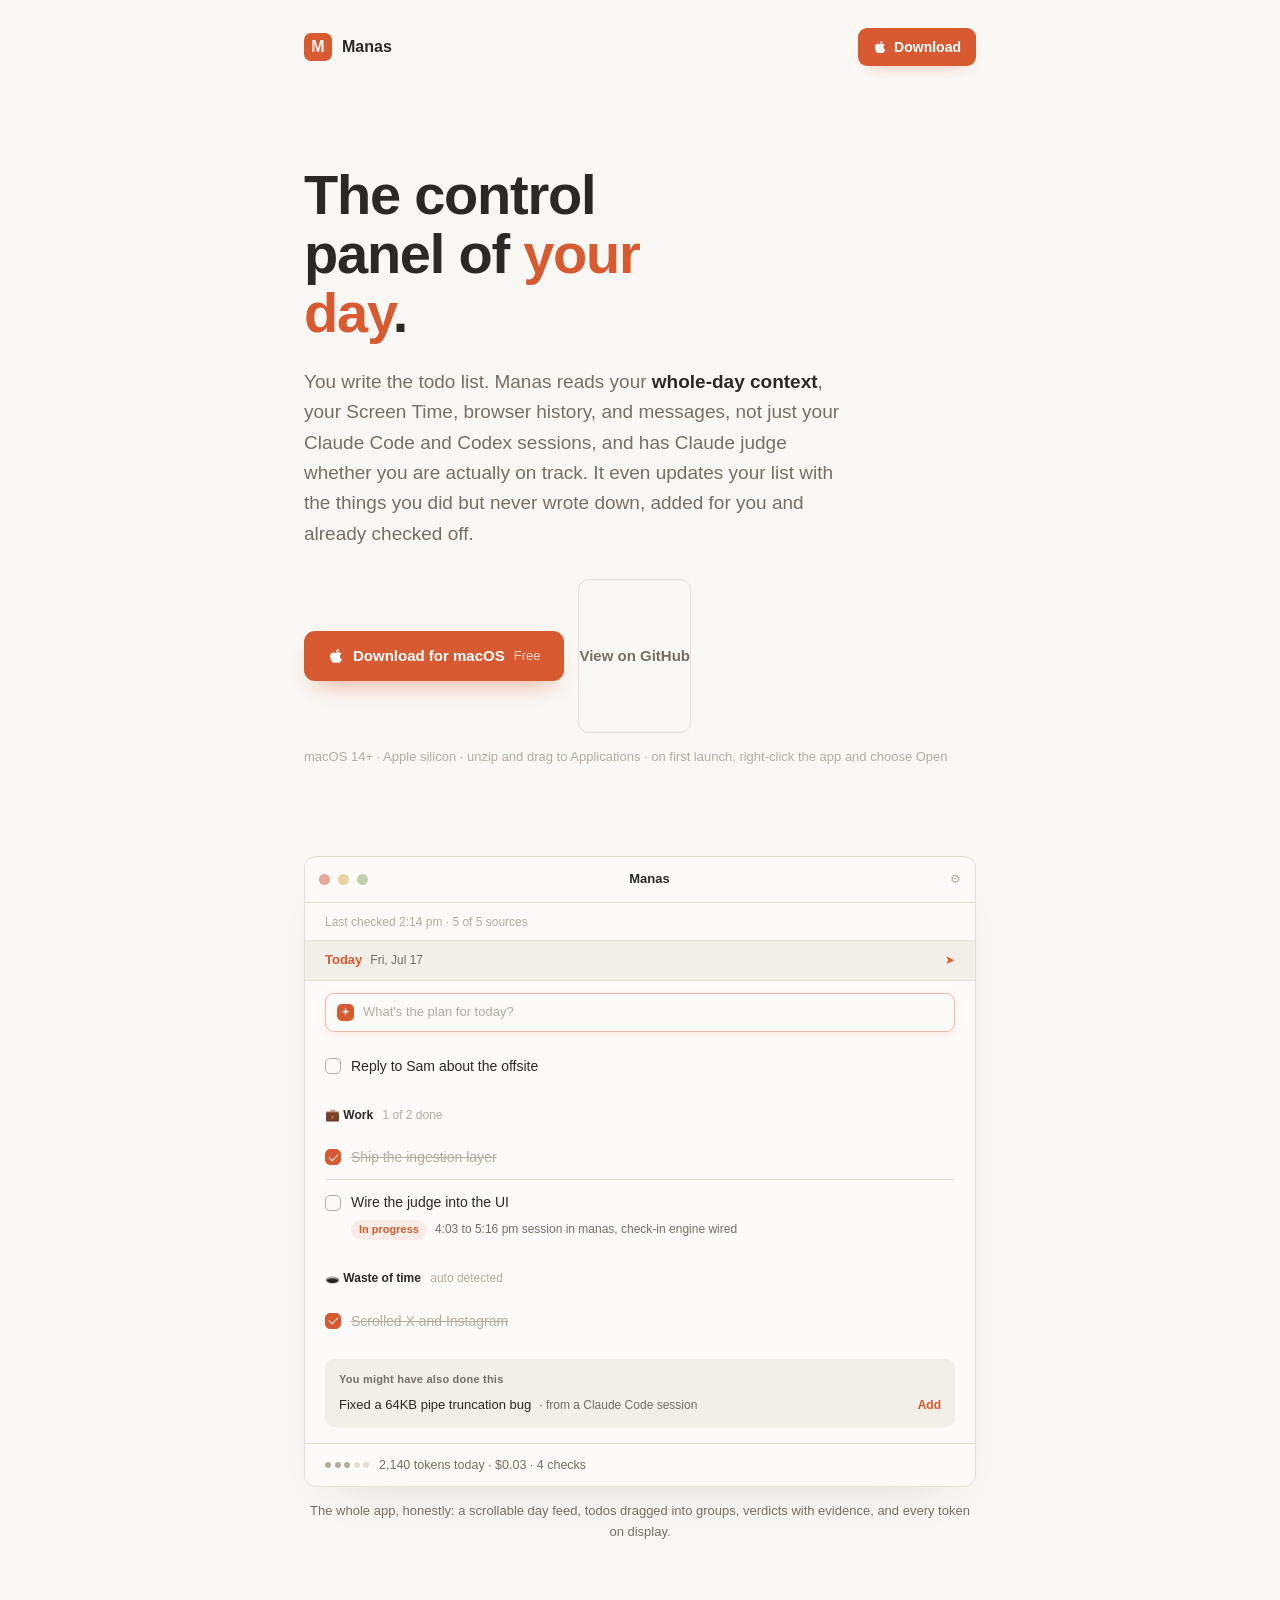
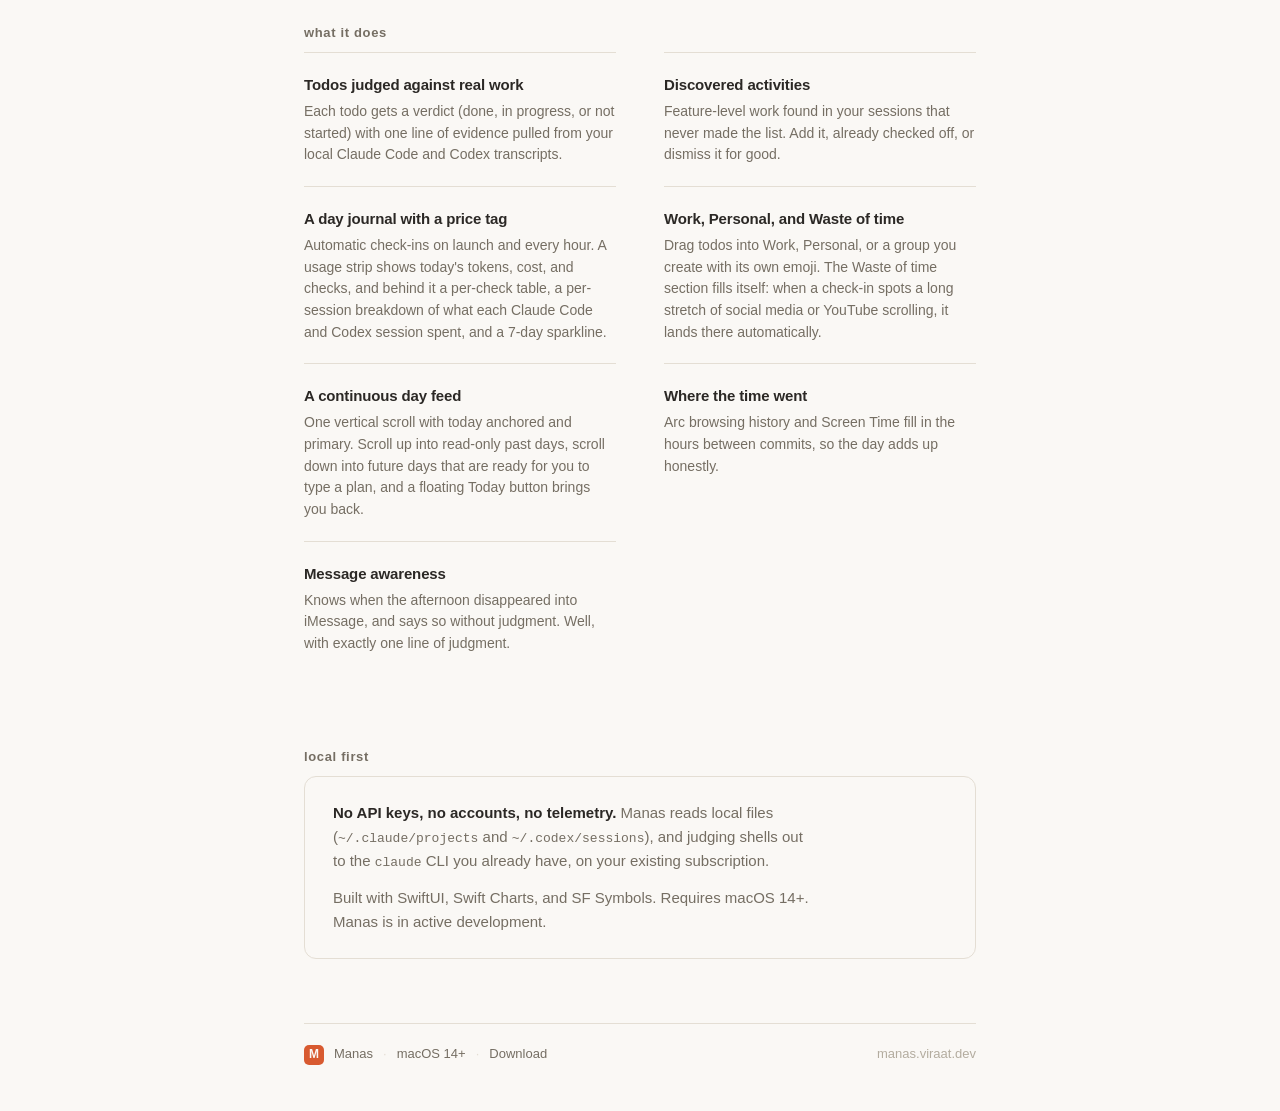
==== site/index.html @ 33156afd "site: polish the download into a proper CTA The plain text button becomes a real download affordance" ====
<!doctype html>
<html lang="en">
<head>
<meta charset="utf-8">
<meta name="viewport" content="width=device-width, initial-scale=1">
<title>Manas: the control panel of your day</title>
<meta name="description" content="Manas is a native macOS app. It reads your whole day, Screen Time, browser history, messages, and your real coding sessions, to check whether you are actually on track, and adds the things you did but never wrote down.">
<meta property="og:title" content="Manas: the control panel of your day">
<meta property="og:description" content="A native macOS app that uses your Screen Time, browser history, and real coding sessions to check whether you are on track, adds the work you never wrote down, and shows every token it spends.">
<meta property="og:type" content="website">
<meta property="og:url" content="https://manas.viraat.dev">
<link rel="icon" href="data:image/svg+xml,%3Csvg xmlns='http://www.w3.org/2000/svg' viewBox='0 0 64 64'%3E%3Crect width='64' height='64' rx='14' fill='%23D85A30'/%3E%3Ctext x='32' y='44' font-family='-apple-system,Helvetica,Arial,sans-serif' font-size='36' font-weight='600' fill='%23FAF8F5' text-anchor='middle'%3EM%3C/text%3E%3C/svg%3E">
<style>
  :root {
    --bg: #FAF8F5;
    --surface: #F2EFE9;
    --ink: #2B2825;
    --muted: #756E63;
    --faint: #B3AC9F;
    --accent: #D85A30;
    --hairline: #E4DED4;
    --font: -apple-system, BlinkMacSystemFont, "SF Pro Text", "Segoe UI", Helvetica, Arial, sans-serif;
    --mono: ui-monospace, "SF Mono", SFMono-Regular, Menlo, monospace;
  }
  * { margin: 0; padding: 0; box-sizing: border-box; }
  html { -webkit-text-size-adjust: 100%; }
  body {
    background: var(--bg);
    color: var(--ink);
    font-family: var(--font);
    font-size: 17px;
    line-height: 1.6;
    -webkit-font-smoothing: antialiased;
    text-rendering: optimizeLegibility;
  }
  a { color: inherit; }
  .wrap {
    max-width: 720px;
    margin: 0 auto;
    padding: 0 24px;
  }

  /* load-in: one staggered pass, nothing after */
  @media (prefers-reduced-motion: no-preference) {
    .rise {
      opacity: 0;
      transform: translateY(10px);
      animation: rise .7s cubic-bezier(.2,.7,.2,1) forwards;
    }
    .rise.d1 { animation-delay: .06s; }
    .rise.d2 { animation-delay: .14s; }
    .rise.d3 { animation-delay: .24s; }
    .rise.d4 { animation-delay: .36s; }
    @keyframes rise { to { opacity: 1; transform: none; } }
  }

  header.site {
    display: flex;
    align-items: center;
    gap: 10px;
    padding: 28px 0;
  }
  .mark {
    width: 28px; height: 28px;
    border-radius: 7px;
    background: var(--accent);
    color: var(--bg);
    display: inline-flex;
    align-items: center;
    justify-content: center;
    font-size: 16px;
    font-weight: 600;
    letter-spacing: .01em;
    flex: none;
  }
  header.site .name { font-weight: 600; font-size: 16px; }
  header.site .platform {
    margin-left: auto;
    font-size: 13px;
    color: var(--muted);
  }

  .hero { padding: 72px 0 40px; }
  h1 {
    font-size: clamp(38px, 7vw, 56px);
    line-height: 1.05;
    font-weight: 650;
    letter-spacing: -0.022em;
    max-width: 14ch;
  }
  h1 em {
    font-style: normal;
    color: var(--accent);
  }
  .hero p.lede {
    margin-top: 24px;
    font-size: 19px;
    color: var(--muted);
    max-width: 52ch;
  }
  .hero p.lede strong { color: var(--ink); font-weight: 550; }
  .cta-row {
    margin-top: 30px;
    display: flex;
    align-items: center;
    gap: 14px;
    flex-wrap: wrap;
  }
  .btn {
    display: inline-flex;
    align-items: center;
    gap: 9px;
    padding: 13px 24px;
    border-radius: 11px;
    font-size: 15px;
    font-weight: 600;
    text-decoration: none;
    transition: transform .15s ease, box-shadow .15s ease, border-color .15s ease, color .15s ease, background .15s ease;
  }
  .btn svg { flex: none; }
  .btn .sub { font-weight: 450; opacity: .72; font-size: 13px; }
  .btn.primary {
    background: var(--accent);
    color: #fff;
    box-shadow: 0 12px 26px -12px rgba(216, 90, 48, 0.6);
  }
  .btn.primary:hover {
    transform: translateY(-1px);
    background: #c94e28;
    box-shadow: 0 18px 32px -14px rgba(216, 90, 48, 0.7);
  }
  .btn.quiet {
    color: var(--muted);
    border: 1px solid var(--hairline);
  }
  .btn.quiet:hover { color: var(--ink); border-color: var(--muted); }
  .cta-note {
    margin-top: 14px;
    font-size: 13px;
    color: var(--faint);
  }
  /* header download pill */
  header.site .get {
    margin-left: auto;
    display: inline-flex;
    align-items: center;
    gap: 7px;
    padding: 8px 15px;
    border-radius: 9px;
    background: var(--accent);
    color: #fff;
    font-size: 14px;
    font-weight: 600;
    text-decoration: none;
    box-shadow: 0 8px 18px -12px rgba(216, 90, 48, 0.6);
    transition: transform .15s ease, background .15s ease;
  }
  header.site .get:hover { transform: translateY(-1px); background: #c94e28; }
  header.site .get svg { flex: none; }

  /* ---- the app window, rebuilt in html ---- */
  .window-frame { padding: 48px 0 8px; }
  .window {
    background: #FCFBF9;
    border: 1px solid var(--hairline);
    border-radius: 12px;
    box-shadow: 0 24px 48px -32px rgba(43, 40, 37, 0.18);
    overflow: hidden;
    font-size: 14px;
  }
  .titlebar {
    display: flex;
    align-items: center;
    padding: 12px 14px;
    border-bottom: 1px solid var(--hairline);
    gap: 8px;
  }
  .dot { width: 11px; height: 11px; border-radius: 50%; }
  .dot.r { background: #E8A79B; }
  .dot.y { background: #E9D3A3; }
  .dot.g { background: #BCD3AC; }
  .titlebar .date {
    flex: 1;
    text-align: center;
    font-weight: 600;
    color: var(--ink);
    font-size: 13px;
  }
  .titlebar .gear { width: 30px; text-align: right; color: var(--faint); font-size: 12px; }
  .meta-row {
    padding: 10px 20px 2px;
    color: var(--faint);
    font-size: 12px;
  }
  .day-header {
    display: flex;
    align-items: baseline;
    gap: 8px;
    padding: 9px 20px;
    margin-top: 6px;
    background: var(--surface);
    border-top: 1px solid var(--hairline);
    border-bottom: 1px solid var(--hairline);
  }
  .day-header .today { color: var(--accent); font-weight: 600; font-size: 13px; }
  .day-header .date { color: var(--muted); font-size: 12px; }
  .day-header .pin { margin-left: auto; color: var(--accent); font-size: 12px; }
  .addbar {
    display: flex;
    align-items: center;
    gap: 9px;
    margin: 12px 20px 2px;
    padding: 8px 11px;
    font-size: 13px;
    color: var(--faint);
    border: 1px solid rgba(216, 90, 48, 0.42);
    border-radius: 9px;
    box-shadow: 0 2px 9px rgba(216, 90, 48, 0.10);
  }
  .addbar .plus {
    display: inline-flex;
    align-items: center;
    justify-content: center;
    width: 17px;
    height: 17px;
    border-radius: 5px;
    background: var(--accent);
    color: #fff;
    font-size: 12px;
    font-weight: 700;
    line-height: 1;
  }
  .group-header {
    padding: 12px 20px 0;
    font-size: 12px;
    font-weight: 600;
    color: var(--ink);
  }
  .group-header .count { color: var(--faint); font-weight: 400; margin-left: 6px; }
  .todos { padding: 10px 20px 6px; }
  .todo {
    padding: 11px 0;
    border-bottom: 1px solid var(--hairline);
  }
  .todo:last-child { border-bottom: none; }
  .todo .line { display: flex; align-items: center; gap: 10px; }
  .box {
    width: 16px; height: 16px;
    border: 1.5px solid var(--faint);
    border-radius: 5px;
    flex: none;
  }
  .box.checked {
    background: var(--accent);
    border-color: var(--accent);
    position: relative;
  }
  .box.checked::after {
    content: "";
    position: absolute;
    left: 4.5px; top: 1.5px;
    width: 4px; height: 8px;
    border: solid var(--bg);
    border-width: 0 1.5px 1.5px 0;
    transform: rotate(45deg);
  }
  .todo .text { font-size: 14px; }
  .todo .text.done { color: var(--faint); text-decoration: line-through; }
  .verdict {
    display: flex;
    align-items: baseline;
    gap: 8px;
    margin: 6px 0 0 26px;
    font-size: 12px;
    color: var(--muted);
  }
  .chip {
    font-size: 11px;
    font-weight: 600;
    padding: 1.5px 8px;
    border-radius: 99px;
    flex: none;
  }
  .chip.progress { color: var(--accent); background: rgba(216, 90, 48, 0.09); }
  .chip.notstarted { color: var(--muted); background: var(--surface); }
  .discovered {
    margin: 10px 20px 16px;
    background: var(--surface);
    border-radius: 9px;
    padding: 12px 14px;
  }
  .discovered .label {
    font-size: 11px;
    font-weight: 600;
    color: var(--muted);
    letter-spacing: .02em;
    margin-bottom: 6px;
  }
  .discovered .item {
    display: flex;
    align-items: baseline;
    gap: 8px;
    font-size: 13px;
  }
  .discovered .item .evidence { color: var(--muted); font-size: 12px; }
  .discovered .add {
    margin-left: auto;
    color: var(--accent);
    font-weight: 600;
    font-size: 12px;
    flex: none;
  }
  .usage {
    display: flex;
    align-items: center;
    gap: 10px;
    padding: 11px 20px;
    border-top: 1px solid var(--hairline);
    color: var(--muted);
    font-size: 12.5px;
  }
  .gauge { display: inline-flex; gap: 3.5px; }
  .gauge i {
    width: 6px; height: 6px;
    border-radius: 50%;
    background: var(--hairline);
  }
  .gauge i.on { background: var(--faint); }
  .usage .num { font-variant-numeric: tabular-nums; }
  .caption {
    text-align: center;
    font-size: 13px;
    color: var(--muted);
    padding: 14px 0 0;
  }

  /* ---- features ---- */
  .features { padding: 72px 0 8px; }
  .features h2, .quiet h2 {
    font-size: 13px;
    font-weight: 600;
    letter-spacing: .05em;
    color: var(--muted);
    text-transform: lowercase;
    margin-bottom: 8px;
  }
  .feature-grid {
    display: grid;
    grid-template-columns: 1fr 1fr;
    column-gap: 48px;
  }
  .feature {
    padding: 20px 0;
    border-top: 1px solid var(--hairline);
  }
  .feature h3 {
    font-size: 15px;
    font-weight: 600;
    letter-spacing: -0.01em;
  }
  .feature p {
    margin-top: 4px;
    font-size: 14px;
    line-height: 1.55;
    color: var(--muted);
  }
  @media (max-width: 620px) {
    .feature-grid { grid-template-columns: 1fr; }
  }

  /* ---- local-first note ---- */
  .quiet { padding: 64px 0; }
  .quiet .card {
    border: 1px solid var(--hairline);
    border-radius: 12px;
    padding: 24px 28px;
  }
  .quiet .card p {
    font-size: 15px;
    color: var(--muted);
    max-width: 58ch;
  }
  .quiet .card p strong { color: var(--ink); font-weight: 550; }
  .quiet .card p + p { margin-top: 12px; }

  footer.site {
    display: flex;
    align-items: center;
    gap: 10px;
    padding: 20px 0 48px;
    border-top: 1px solid var(--hairline);
    font-size: 13px;
    color: var(--muted);
    flex-wrap: wrap;
  }
  footer.site .sep { color: var(--hairline); }
  footer.site .right { margin-left: auto; color: var(--faint); }
</style>
</head>
<body>

<div class="wrap">

  <header class="site rise">
    <span class="mark" aria-hidden="true">M</span>
    <span class="name">Manas</span>
    <a class="get" href="https://github.com/viraatdas/manas/releases/latest/download/Manas.zip">
      <svg viewBox="0 0 384 512" width="14" height="14" fill="currentColor" aria-hidden="true"><path d="M318.7 268.7c-.2-36.7 16.4-64.4 50-84.8-18.8-26.9-47.2-41.7-84.7-44.6-35.5-2.8-74.3 20.7-88.5 20.7-15 0-49.4-19.7-76.4-19.7C63.3 141.2 4 184.8 4 273.5q0 39.3 14.4 81.2c12.8 36.7 59 126.7 107.2 125.2 25.2-.6 43-17.9 75.8-17.9 31.8 0 48.3 17.9 76.4 17.9 48.6-.7 90.4-82.5 102.6-119.3-65.2-30.7-61.7-90-61.7-91.9zm-56.6-164.2c27.3-32.4 24.8-61.9 24-72.5-24.1 1.4-52 16.4-67.9 34.9-17.5 19.8-27.8 44.3-25.6 71.9 26.1 2 49.9-11.4 69.5-34.3z"/></svg>
      Download
    </a>
  </header>

  <section class="hero">
    <h1 class="rise d1">The control panel of <em>your day</em>.</h1>
    <p class="lede rise d2">You write the todo list. Manas reads your
    <strong>whole-day context</strong>, your Screen Time, browser history, and messages,
    not just your Claude Code and Codex sessions, and has Claude judge whether you are
    actually on track. It even updates your list with the things you did but never wrote
    down, added for you and already checked off.</p>
    <div class="cta-row rise d2">
      <a class="btn primary" href="https://github.com/viraatdas/manas/releases/latest/download/Manas.zip">
        <svg viewBox="0 0 384 512" width="16" height="16" fill="currentColor" aria-hidden="true"><path d="M318.7 268.7c-.2-36.7 16.4-64.4 50-84.8-18.8-26.9-47.2-41.7-84.7-44.6-35.5-2.8-74.3 20.7-88.5 20.7-15 0-49.4-19.7-76.4-19.7C63.3 141.2 4 184.8 4 273.5q0 39.3 14.4 81.2c12.8 36.7 59 126.7 107.2 125.2 25.2-.6 43-17.9 75.8-17.9 31.8 0 48.3 17.9 76.4 17.9 48.6-.7 90.4-82.5 102.6-119.3-65.2-30.7-61.7-90-61.7-91.9zm-56.6-164.2c27.3-32.4 24.8-61.9 24-72.5-24.1 1.4-52 16.4-67.9 34.9-17.5 19.8-27.8 44.3-25.6 71.9 26.1 2 49.9-11.4 69.5-34.3z"/></svg>
        Download for macOS
        <span class="sub">Free</span>
      </a>
      <a class="btn quiet" href="https://github.com/viraatdas/manas">View on GitHub</a>
    </div>
    <p class="cta-note rise d2">macOS 14+ · Apple silicon · unzip and drag to Applications · on first launch, right-click the app and choose Open</p>
  </section>

  <section class="window-frame rise d3" aria-label="A preview of the Manas app window">
    <div class="window">
      <div class="titlebar">
        <span class="dot r"></span><span class="dot y"></span><span class="dot g"></span>
        <span class="date">Manas</span>
        <span class="gear">⚙</span>
      </div>
      <div class="meta-row">Last checked 2:14 pm · 5 of 5 sources</div>
      <div class="day-header">
        <span class="today">Today</span><span class="date">Fri, Jul 17</span><span class="pin" aria-hidden="true">➤</span>
      </div>
      <div class="addbar"><span class="plus">+</span>What's the plan for today?</div>
      <div class="todos">
        <div class="todo">
          <div class="line"><span class="box"></span><span class="text">Reply to Sam about the offsite</span></div>
        </div>
      </div>
      <div class="group-header">💼 Work <span class="count">1 of 2 done</span></div>
      <div class="todos">
        <div class="todo">
          <div class="line"><span class="box checked"></span><span class="text done">Ship the ingestion layer</span></div>
        </div>
        <div class="todo">
          <div class="line"><span class="box"></span><span class="text">Wire the judge into the UI</span></div>
          <div class="verdict"><span class="chip progress">In progress</span><span>4:03 to 5:16 pm session in manas, check-in engine wired</span></div>
        </div>
      </div>
      <div class="group-header">🕳️ Waste of time <span class="count">auto detected</span></div>
      <div class="todos">
        <div class="todo">
          <div class="line"><span class="box checked"></span><span class="text done">Scrolled X and Instagram</span></div>
        </div>
      </div>
      <div class="discovered">
        <div class="label">You might have also done this</div>
        <div class="item">
          <span>Fixed a 64KB pipe truncation bug</span>
          <span class="evidence">· from a Claude Code session</span>
          <span class="add">Add</span>
        </div>
      </div>
      <div class="usage">
        <span class="gauge" aria-hidden="true"><i class="on"></i><i class="on"></i><i class="on"></i><i></i><i></i></span>
        <span class="num">2,140 tokens today · $0.03 · 4 checks</span>
      </div>
    </div>
    <p class="caption">The whole app, honestly: a scrollable day feed, todos dragged into groups, verdicts with evidence, and every token on display.</p>
  </section>

  <section class="features rise d4">
    <h2>what it does</h2>
    <div class="feature-grid">
      <div class="feature">
        <h3>Todos judged against real work</h3>
        <p>Each todo gets a verdict (done, in progress, or not started) with one line of
        evidence pulled from your local Claude Code and Codex transcripts.</p>
      </div>
      <div class="feature">
        <h3>Discovered activities</h3>
        <p>Feature-level work found in your sessions that never made the list.
        Add it, already checked off, or dismiss it for good.</p>
      </div>
      <div class="feature">
        <h3>A day journal with a price tag</h3>
        <p>Automatic check-ins on launch and every hour. A usage strip shows today's
        tokens, cost, and checks, and behind it a per-check table, a per-session
        breakdown of what each Claude Code and Codex session spent, and a 7-day sparkline.</p>
      </div>
      <div class="feature">
        <h3>Work, Personal, and Waste of time</h3>
        <p>Drag todos into Work, Personal, or a group you create with its own emoji.
        The Waste of time section fills itself: when a check-in spots a long stretch
        of social media or YouTube scrolling, it lands there automatically.</p>
      </div>
      <div class="feature">
        <h3>A continuous day feed</h3>
        <p>One vertical scroll with today anchored and primary. Scroll up into
        read-only past days, scroll down into future days that are ready for you to
        type a plan, and a floating Today button brings you back.</p>
      </div>
      <div class="feature">
        <h3>Where the time went</h3>
        <p>Arc browsing history and Screen Time fill in the hours between commits,
        so the day adds up honestly.</p>
      </div>
      <div class="feature">
        <h3>Message awareness</h3>
        <p>Knows when the afternoon disappeared into iMessage, and says so
        without judgment. Well, with exactly one line of judgment.</p>
      </div>
    </div>
  </section>

  <section class="quiet">
    <h2>local first</h2>
    <div class="card">
      <p><strong>No API keys, no accounts, no telemetry.</strong> Manas reads local files
      (<span style="font-family: var(--mono); font-size: 13px;">~/.claude/projects</span> and
      <span style="font-family: var(--mono); font-size: 13px;">~/.codex/sessions</span>), and
      judging shells out to the <span style="font-family: var(--mono); font-size: 13px;">claude</span> CLI
      you already have, on your existing subscription.</p>
      <p>Built with SwiftUI, Swift Charts, and SF Symbols. Requires macOS 14+.
      Manas is in active development.</p>
    </div>
  </section>

  <footer class="site">
    <span class="mark" style="width:20px;height:20px;border-radius:5px;font-size:12px;" aria-hidden="true">M</span>
    <span>Manas</span>
    <span class="sep">·</span>
    <span>macOS 14+</span>
    <span class="sep">·</span>
    <a href="https://github.com/viraatdas/manas/releases/latest/download/Manas.zip" style="color: var(--muted); text-decoration: none;">Download</a>
    <span class="right">manas.viraat.dev</span>
  </footer>

</div>

</body>
</html>
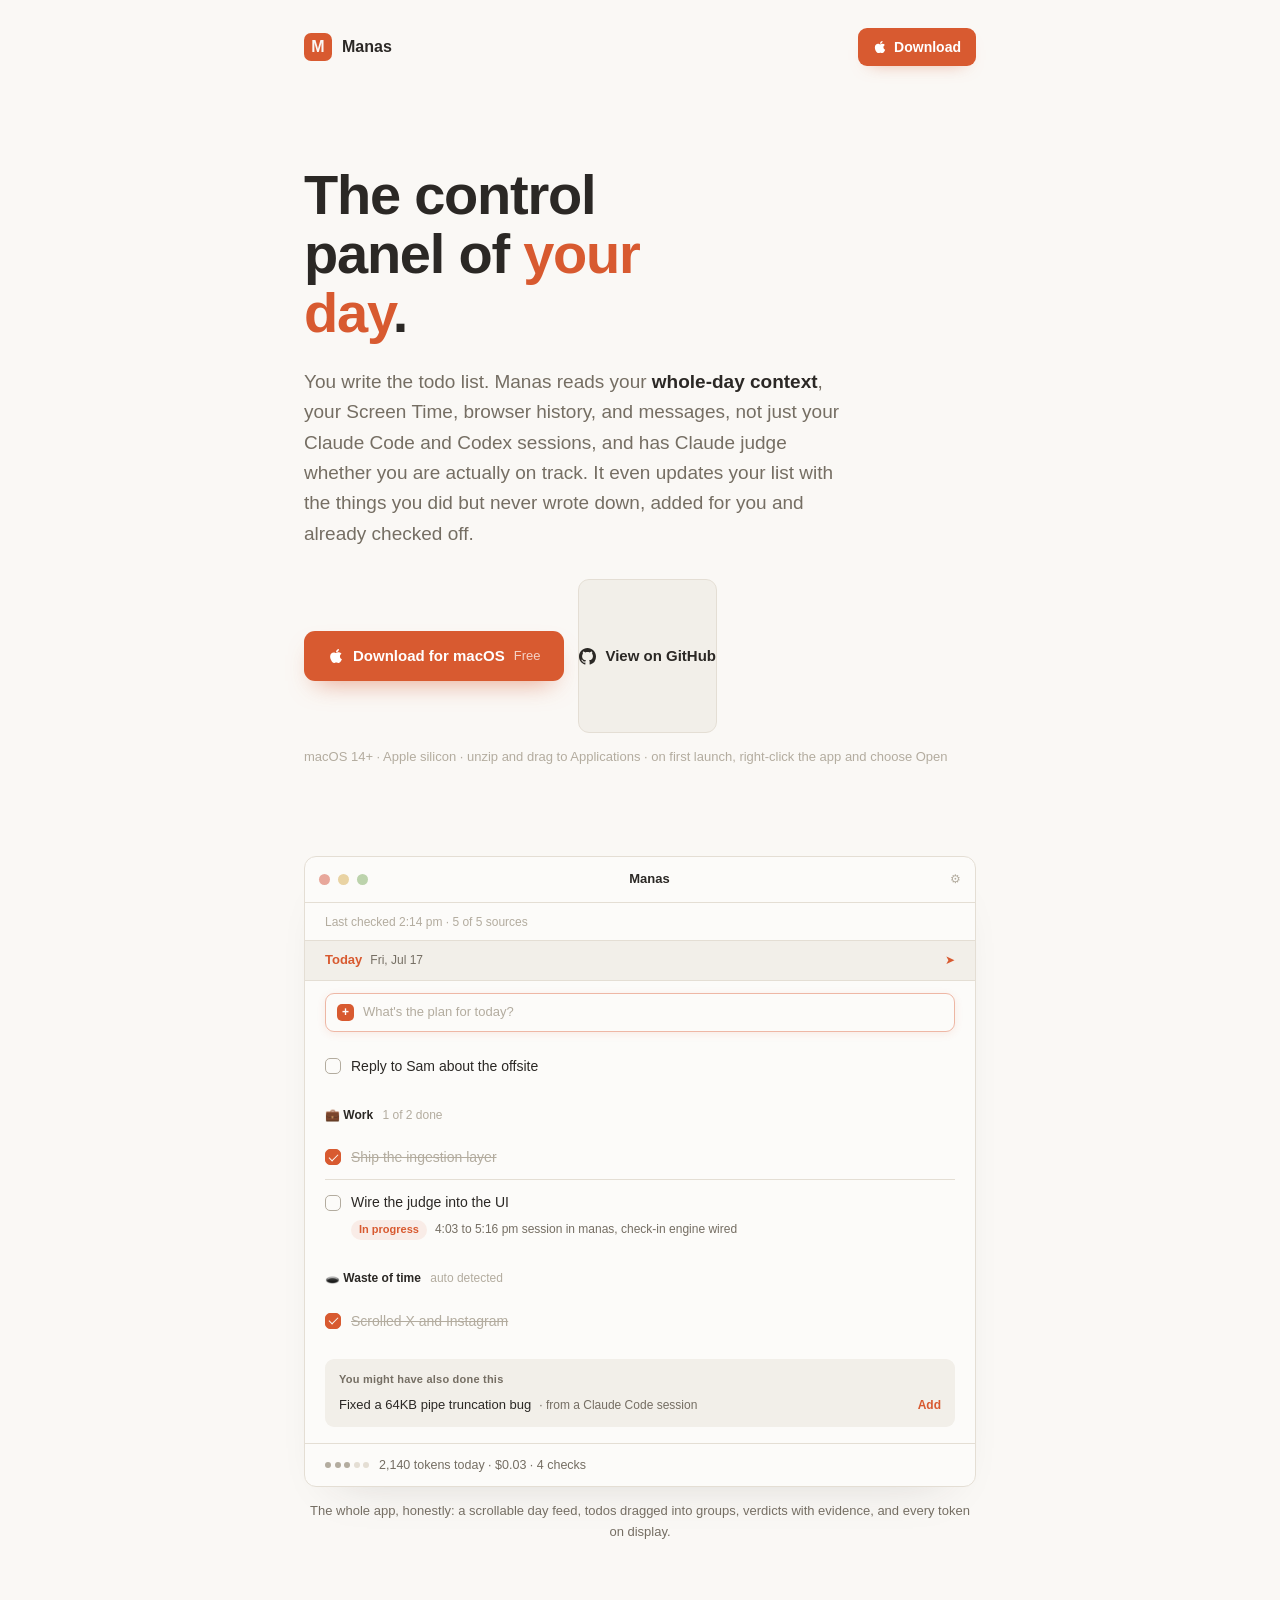
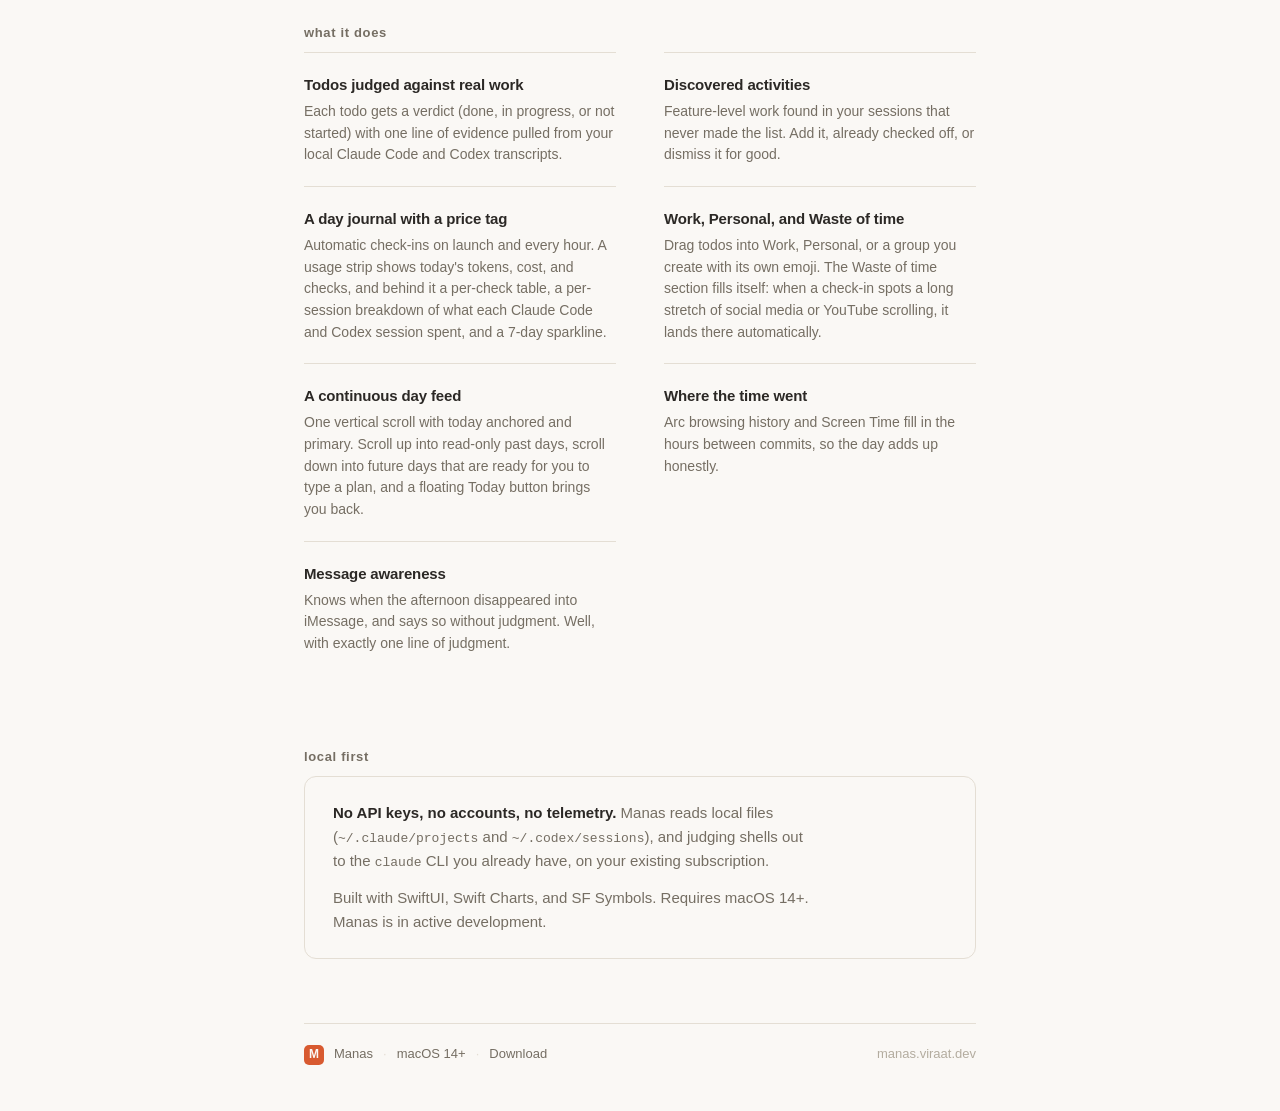
==== commit ce9b4bcf: "site: give the View on GitHub button a GitHub logo and lift It now carries the GitHub mark, sits on " ====
--- a/site/index.html
+++ b/site/index.html
@@ -130,10 +130,15 @@
     box-shadow: 0 18px 32px -14px rgba(216, 90, 48, 0.7);
   }
   .btn.quiet {
-    color: var(--muted);
+    color: var(--ink);
+    background: var(--surface);
     border: 1px solid var(--hairline);
   }
-  .btn.quiet:hover { color: var(--ink); border-color: var(--muted); }
+  .btn.quiet:hover {
+    transform: translateY(-1px);
+    border-color: var(--muted);
+    box-shadow: 0 10px 22px -14px rgba(43, 40, 37, 0.4);
+  }
   .cta-note {
     margin-top: 14px;
     font-size: 13px;
@@ -423,7 +428,10 @@
         Download for macOS
         <span class="sub">Free</span>
       </a>
-      <a class="btn quiet" href="https://github.com/viraatdas/manas">View on GitHub</a>
+      <a class="btn quiet" href="https://github.com/viraatdas/manas">
+        <svg viewBox="0 0 16 16" width="17" height="17" fill="currentColor" aria-hidden="true"><path d="M8 0C3.58 0 0 3.58 0 8c0 3.54 2.29 6.53 5.47 7.59.4.07.55-.17.55-.38 0-.19-.01-.82-.01-1.49-2.01.37-2.53-.49-2.69-.94-.09-.23-.48-.94-.82-1.13-.28-.15-.68-.52-.01-.53.63-.01 1.08.58 1.23.82.72 1.21 1.87.87 2.33.66.07-.52.28-.87.51-1.07-1.78-.2-3.64-.89-3.64-3.95 0-.87.31-1.59.82-2.15-.08-.2-.36-1.02.08-2.12 0 0 .67-.21 2.2.82.64-.18 1.32-.27 2-.27.68 0 1.36.09 2 .27 1.53-1.04 2.2-.82 2.2-.82.44 1.1.16 1.92.08 2.12.51.56.82 1.27.82 2.15 0 3.07-1.87 3.75-3.65 3.95.29.25.54.73.54 1.48 0 1.07-.01 1.93-.01 2.2 0 .21.15.46.55.38A8.01 8.01 0 0016 8c0-4.42-3.58-8-8-8z"/></svg>
+        View on GitHub
+      </a>
     </div>
     <p class="cta-note rise d2">macOS 14+ · Apple silicon · unzip and drag to Applications · on first launch, right-click the app and choose Open</p>
   </section>
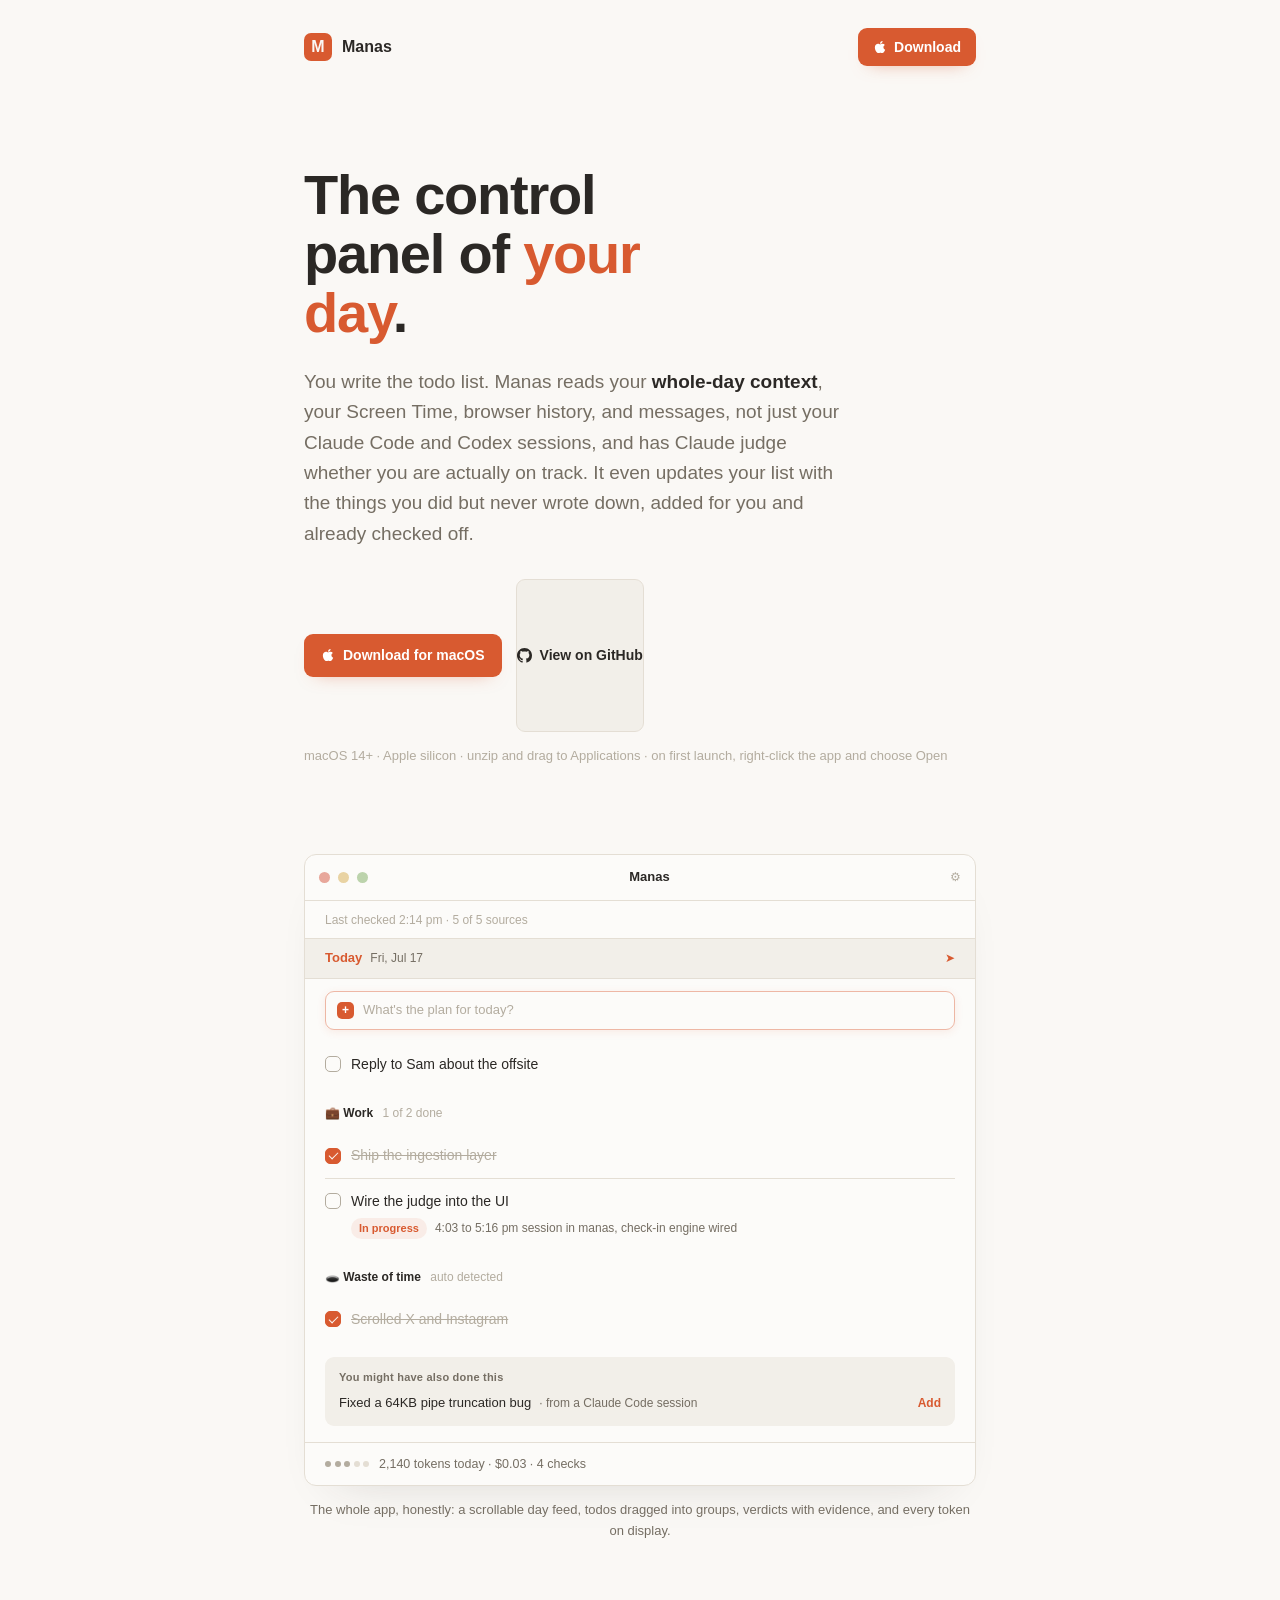
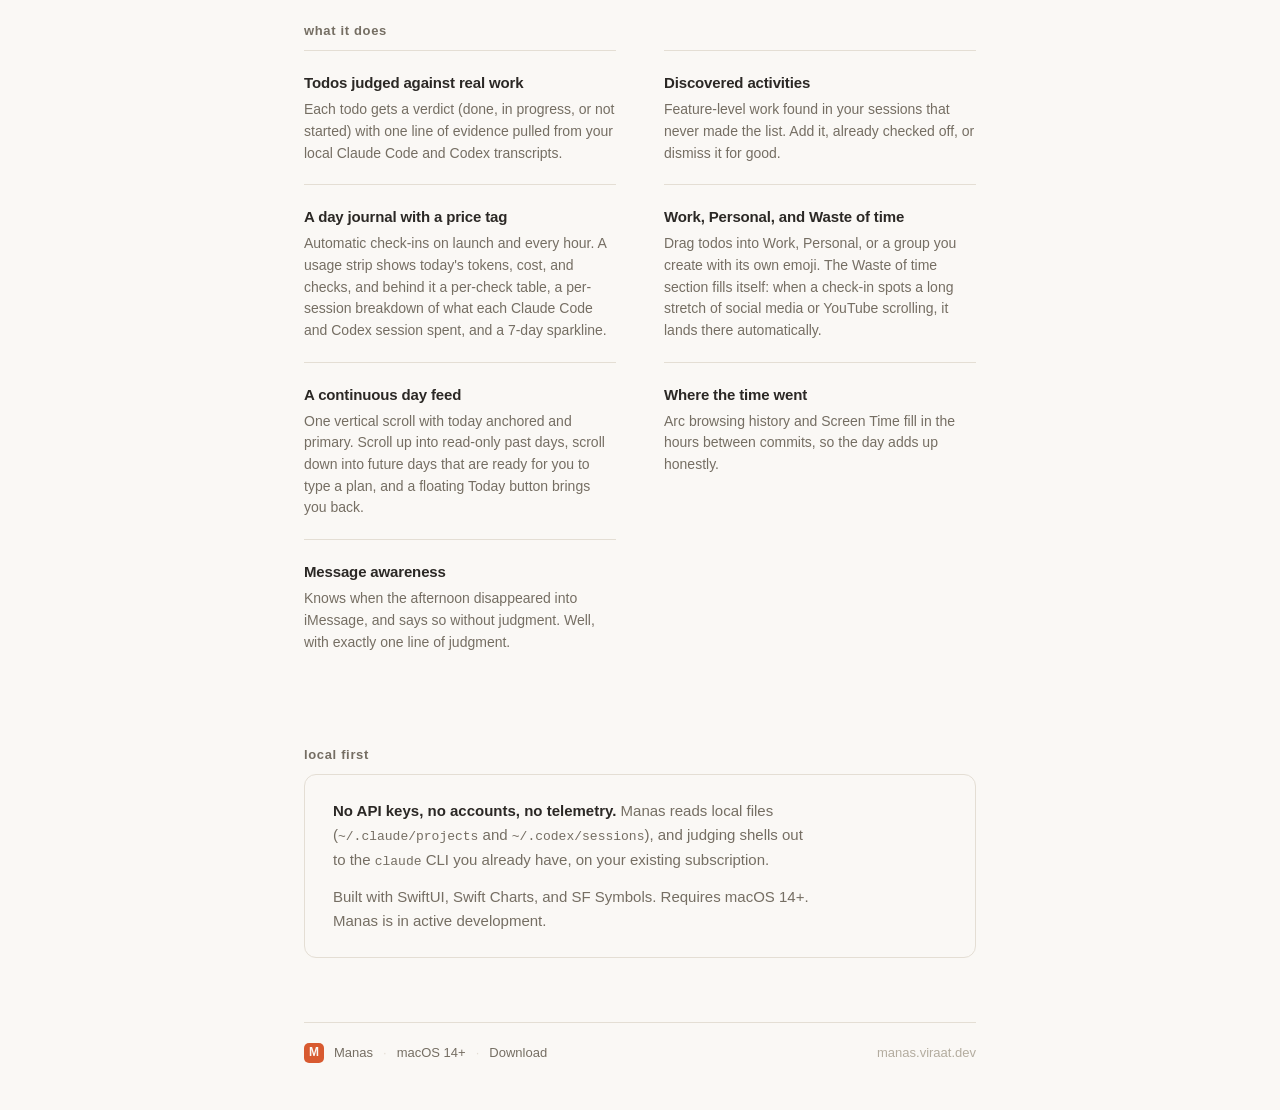
==== commit dee5a64d: "site: tighten the CTA buttons They read too big and busy: drop the padding (13/24 to 10/17), font to" ====
--- a/site/index.html
+++ b/site/index.html
@@ -109,25 +109,24 @@
   .btn {
     display: inline-flex;
     align-items: center;
-    gap: 9px;
-    padding: 13px 24px;
-    border-radius: 11px;
-    font-size: 15px;
+    gap: 8px;
+    padding: 10px 17px;
+    border-radius: 9px;
+    font-size: 14px;
     font-weight: 600;
     text-decoration: none;
     transition: transform .15s ease, box-shadow .15s ease, border-color .15s ease, color .15s ease, background .15s ease;
   }
   .btn svg { flex: none; }
-  .btn .sub { font-weight: 450; opacity: .72; font-size: 13px; }
   .btn.primary {
     background: var(--accent);
     color: #fff;
-    box-shadow: 0 12px 26px -12px rgba(216, 90, 48, 0.6);
+    box-shadow: 0 8px 18px -12px rgba(216, 90, 48, 0.5);
   }
   .btn.primary:hover {
     transform: translateY(-1px);
     background: #c94e28;
-    box-shadow: 0 18px 32px -14px rgba(216, 90, 48, 0.7);
+    box-shadow: 0 12px 24px -14px rgba(216, 90, 48, 0.6);
   }
   .btn.quiet {
     color: var(--ink);
@@ -424,12 +423,11 @@
     down, added for you and already checked off.</p>
     <div class="cta-row rise d2">
       <a class="btn primary" href="https://github.com/viraatdas/manas/releases/latest/download/Manas.zip">
-        <svg viewBox="0 0 384 512" width="16" height="16" fill="currentColor" aria-hidden="true"><path d="M318.7 268.7c-.2-36.7 16.4-64.4 50-84.8-18.8-26.9-47.2-41.7-84.7-44.6-35.5-2.8-74.3 20.7-88.5 20.7-15 0-49.4-19.7-76.4-19.7C63.3 141.2 4 184.8 4 273.5q0 39.3 14.4 81.2c12.8 36.7 59 126.7 107.2 125.2 25.2-.6 43-17.9 75.8-17.9 31.8 0 48.3 17.9 76.4 17.9 48.6-.7 90.4-82.5 102.6-119.3-65.2-30.7-61.7-90-61.7-91.9zm-56.6-164.2c27.3-32.4 24.8-61.9 24-72.5-24.1 1.4-52 16.4-67.9 34.9-17.5 19.8-27.8 44.3-25.6 71.9 26.1 2 49.9-11.4 69.5-34.3z"/></svg>
+        <svg viewBox="0 0 384 512" width="14" height="14" fill="currentColor" aria-hidden="true"><path d="M318.7 268.7c-.2-36.7 16.4-64.4 50-84.8-18.8-26.9-47.2-41.7-84.7-44.6-35.5-2.8-74.3 20.7-88.5 20.7-15 0-49.4-19.7-76.4-19.7C63.3 141.2 4 184.8 4 273.5q0 39.3 14.4 81.2c12.8 36.7 59 126.7 107.2 125.2 25.2-.6 43-17.9 75.8-17.9 31.8 0 48.3 17.9 76.4 17.9 48.6-.7 90.4-82.5 102.6-119.3-65.2-30.7-61.7-90-61.7-91.9zm-56.6-164.2c27.3-32.4 24.8-61.9 24-72.5-24.1 1.4-52 16.4-67.9 34.9-17.5 19.8-27.8 44.3-25.6 71.9 26.1 2 49.9-11.4 69.5-34.3z"/></svg>
         Download for macOS
-        <span class="sub">Free</span>
       </a>
       <a class="btn quiet" href="https://github.com/viraatdas/manas">
-        <svg viewBox="0 0 16 16" width="17" height="17" fill="currentColor" aria-hidden="true"><path d="M8 0C3.58 0 0 3.58 0 8c0 3.54 2.29 6.53 5.47 7.59.4.07.55-.17.55-.38 0-.19-.01-.82-.01-1.49-2.01.37-2.53-.49-2.69-.94-.09-.23-.48-.94-.82-1.13-.28-.15-.68-.52-.01-.53.63-.01 1.08.58 1.23.82.72 1.21 1.87.87 2.33.66.07-.52.28-.87.51-1.07-1.78-.2-3.64-.89-3.64-3.95 0-.87.31-1.59.82-2.15-.08-.2-.36-1.02.08-2.12 0 0 .67-.21 2.2.82.64-.18 1.32-.27 2-.27.68 0 1.36.09 2 .27 1.53-1.04 2.2-.82 2.2-.82.44 1.1.16 1.92.08 2.12.51.56.82 1.27.82 2.15 0 3.07-1.87 3.75-3.65 3.95.29.25.54.73.54 1.48 0 1.07-.01 1.93-.01 2.2 0 .21.15.46.55.38A8.01 8.01 0 0016 8c0-4.42-3.58-8-8-8z"/></svg>
+        <svg viewBox="0 0 16 16" width="15" height="15" fill="currentColor" aria-hidden="true"><path d="M8 0C3.58 0 0 3.58 0 8c0 3.54 2.29 6.53 5.47 7.59.4.07.55-.17.55-.38 0-.19-.01-.82-.01-1.49-2.01.37-2.53-.49-2.69-.94-.09-.23-.48-.94-.82-1.13-.28-.15-.68-.52-.01-.53.63-.01 1.08.58 1.23.82.72 1.21 1.87.87 2.33.66.07-.52.28-.87.51-1.07-1.78-.2-3.64-.89-3.64-3.95 0-.87.31-1.59.82-2.15-.08-.2-.36-1.02.08-2.12 0 0 .67-.21 2.2.82.64-.18 1.32-.27 2-.27.68 0 1.36.09 2 .27 1.53-1.04 2.2-.82 2.2-.82.44 1.1.16 1.92.08 2.12.51.56.82 1.27.82 2.15 0 3.07-1.87 3.75-3.65 3.95.29.25.54.73.54 1.48 0 1.07-.01 1.93-.01 2.2 0 .21.15.46.55.38A8.01 8.01 0 0016 8c0-4.42-3.58-8-8-8z"/></svg>
         View on GitHub
       </a>
     </div>
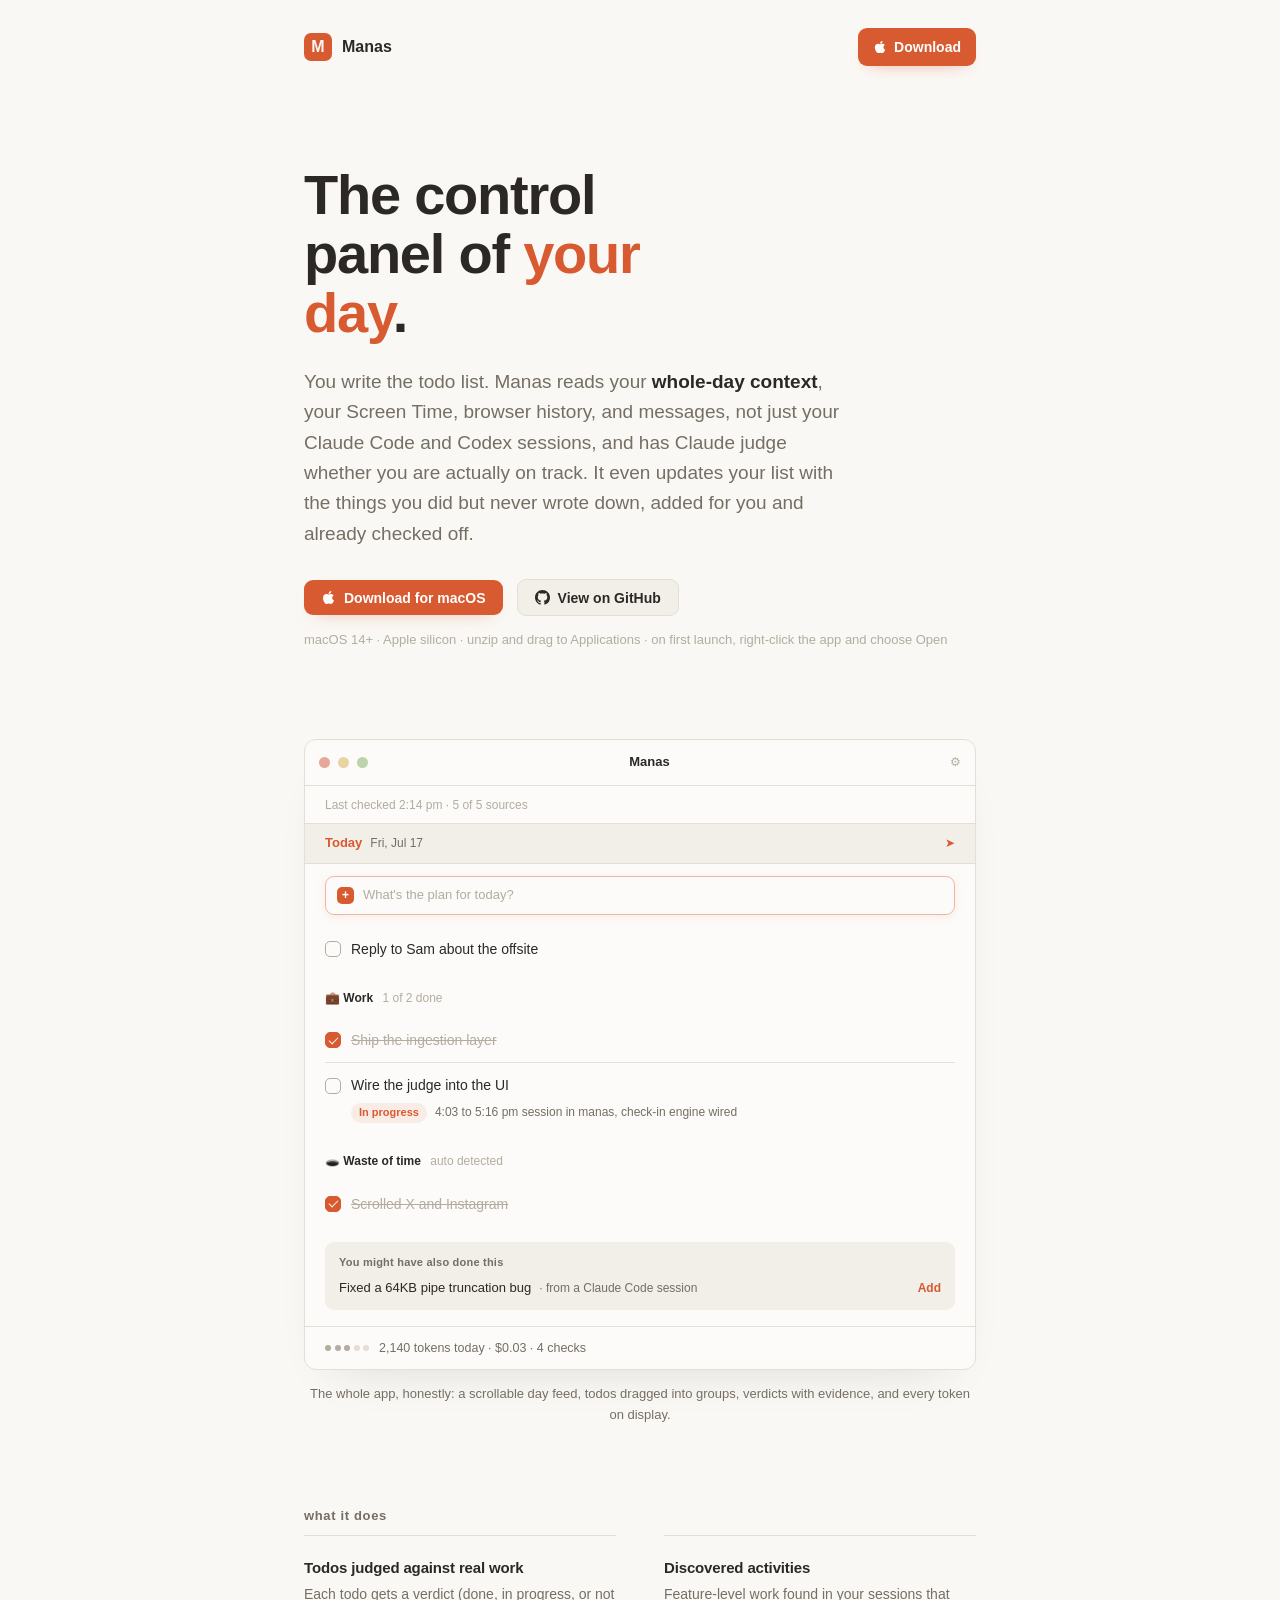
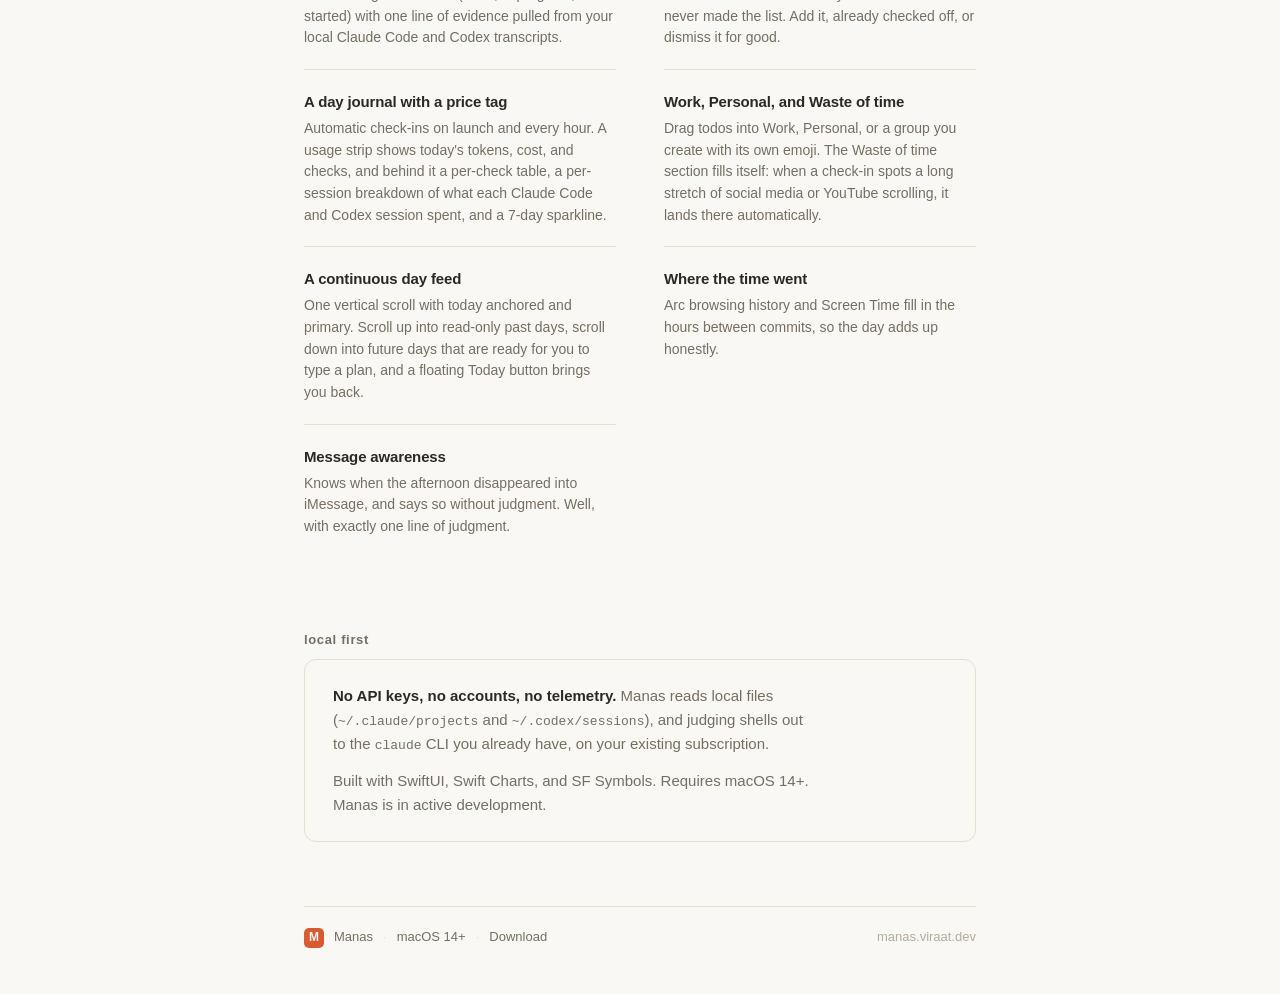
==== commit 636f89e5: "fix(site): stop the GitHub button ballooning into a tall box The button used class 'btn quiet', but " ====
--- a/site/index.html
+++ b/site/index.html
@@ -114,10 +114,12 @@
     border-radius: 9px;
     font-size: 14px;
     font-weight: 600;
+    line-height: 1;
+    white-space: nowrap;
     text-decoration: none;
     transition: transform .15s ease, box-shadow .15s ease, border-color .15s ease, color .15s ease, background .15s ease;
   }
-  .btn svg { flex: none; }
+  .btn svg { flex: none; width: 15px; height: 15px; }
   .btn.primary {
     background: var(--accent);
     color: #fff;
@@ -128,12 +130,12 @@
     background: #c94e28;
     box-shadow: 0 12px 24px -14px rgba(216, 90, 48, 0.6);
   }
-  .btn.quiet {
+  .btn.secondary {
     color: var(--ink);
     background: var(--surface);
     border: 1px solid var(--hairline);
   }
-  .btn.quiet:hover {
+  .btn.secondary:hover {
     transform: translateY(-1px);
     border-color: var(--muted);
     box-shadow: 0 10px 22px -14px rgba(43, 40, 37, 0.4);
@@ -160,7 +162,7 @@
     transition: transform .15s ease, background .15s ease;
   }
   header.site .get:hover { transform: translateY(-1px); background: #c94e28; }
-  header.site .get svg { flex: none; }
+  header.site .get svg { flex: none; width: 14px; height: 14px; }
 
   /* ---- the app window, rebuilt in html ---- */
   .window-frame { padding: 48px 0 8px; }
@@ -426,7 +428,7 @@
         <svg viewBox="0 0 384 512" width="14" height="14" fill="currentColor" aria-hidden="true"><path d="M318.7 268.7c-.2-36.7 16.4-64.4 50-84.8-18.8-26.9-47.2-41.7-84.7-44.6-35.5-2.8-74.3 20.7-88.5 20.7-15 0-49.4-19.7-76.4-19.7C63.3 141.2 4 184.8 4 273.5q0 39.3 14.4 81.2c12.8 36.7 59 126.7 107.2 125.2 25.2-.6 43-17.9 75.8-17.9 31.8 0 48.3 17.9 76.4 17.9 48.6-.7 90.4-82.5 102.6-119.3-65.2-30.7-61.7-90-61.7-91.9zm-56.6-164.2c27.3-32.4 24.8-61.9 24-72.5-24.1 1.4-52 16.4-67.9 34.9-17.5 19.8-27.8 44.3-25.6 71.9 26.1 2 49.9-11.4 69.5-34.3z"/></svg>
         Download for macOS
       </a>
-      <a class="btn quiet" href="https://github.com/viraatdas/manas">
+      <a class="btn secondary" href="https://github.com/viraatdas/manas">
         <svg viewBox="0 0 16 16" width="15" height="15" fill="currentColor" aria-hidden="true"><path d="M8 0C3.58 0 0 3.58 0 8c0 3.54 2.29 6.53 5.47 7.59.4.07.55-.17.55-.38 0-.19-.01-.82-.01-1.49-2.01.37-2.53-.49-2.69-.94-.09-.23-.48-.94-.82-1.13-.28-.15-.68-.52-.01-.53.63-.01 1.08.58 1.23.82.72 1.21 1.87.87 2.33.66.07-.52.28-.87.51-1.07-1.78-.2-3.64-.89-3.64-3.95 0-.87.31-1.59.82-2.15-.08-.2-.36-1.02.08-2.12 0 0 .67-.21 2.2.82.64-.18 1.32-.27 2-.27.68 0 1.36.09 2 .27 1.53-1.04 2.2-.82 2.2-.82.44 1.1.16 1.92.08 2.12.51.56.82 1.27.82 2.15 0 3.07-1.87 3.75-3.65 3.95.29.25.54.73.54 1.48 0 1.07-.01 1.93-.01 2.2 0 .21.15.46.55.38A8.01 8.01 0 0016 8c0-4.42-3.58-8-8-8z"/></svg>
         View on GitHub
       </a>
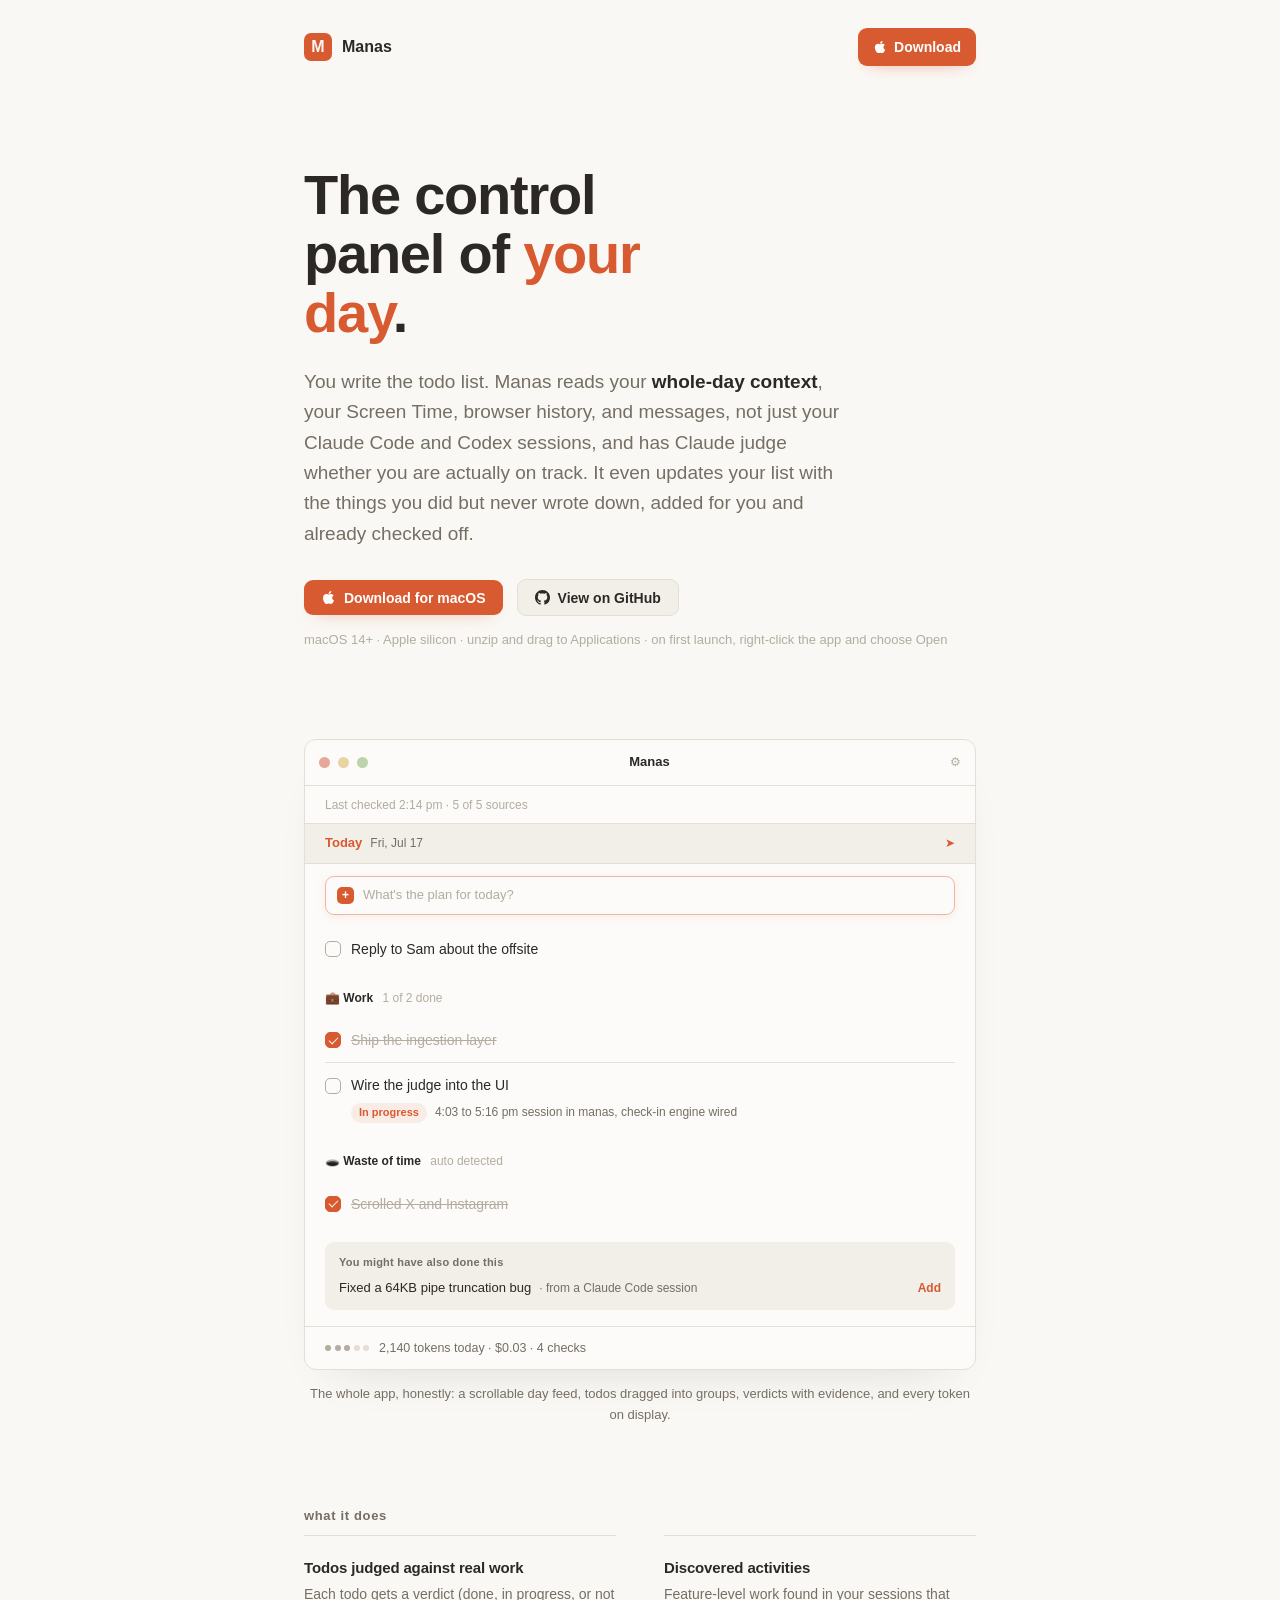
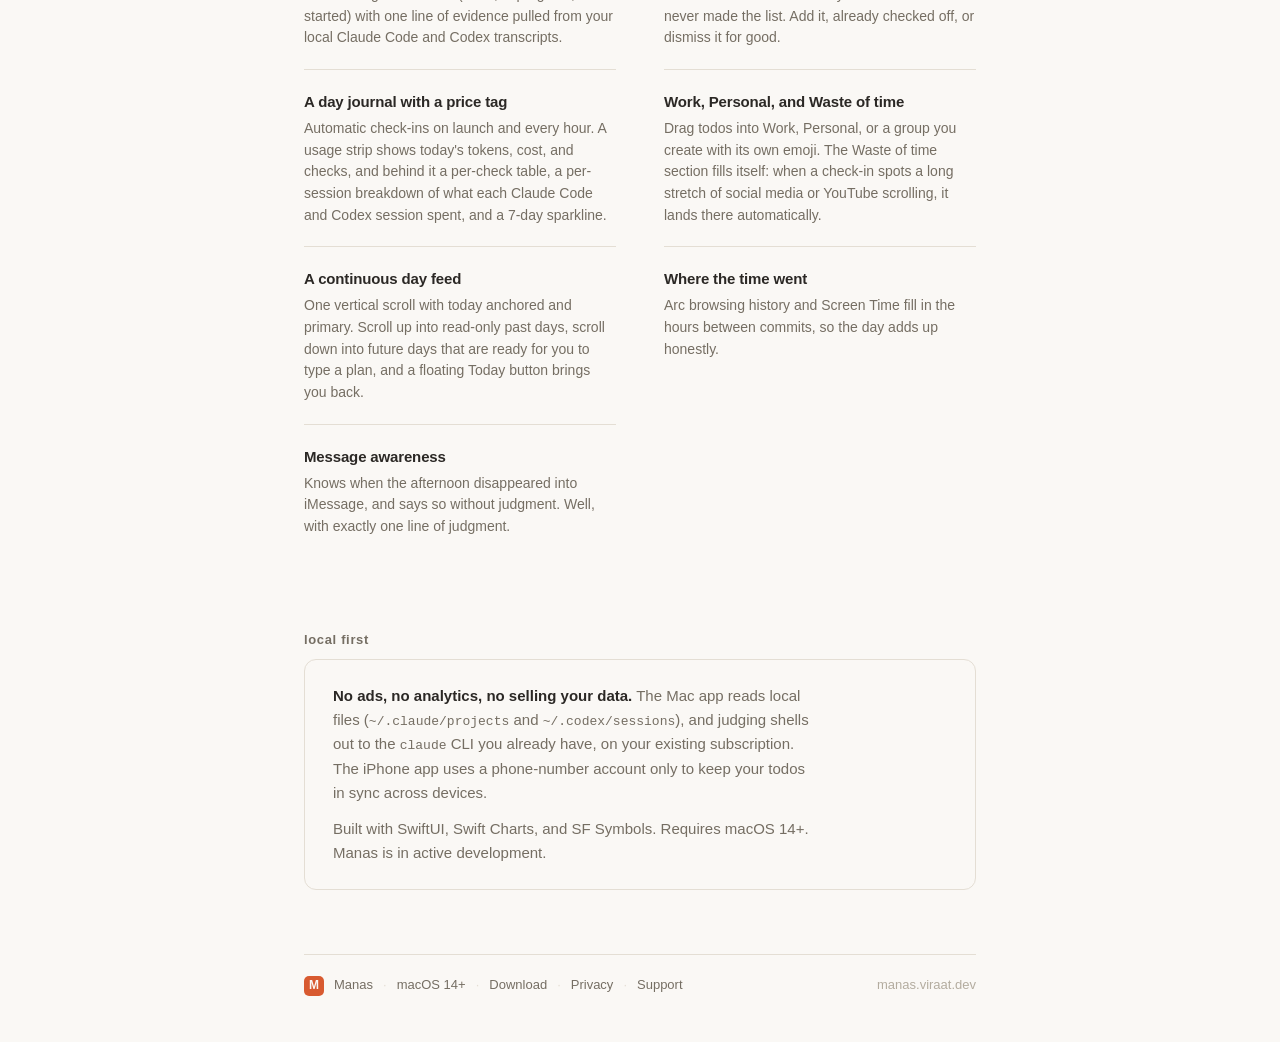
==== commit 41608bca: "Prepare Manas iOS 1.0 for App Store review" ====
--- a/site/index.html
+++ b/site/index.html
@@ -532,11 +532,12 @@
   <section class="quiet">
     <h2>local first</h2>
     <div class="card">
-      <p><strong>No API keys, no accounts, no telemetry.</strong> Manas reads local files
+      <p><strong>No ads, no analytics, no selling your data.</strong> The Mac app reads local files
       (<span style="font-family: var(--mono); font-size: 13px;">~/.claude/projects</span> and
       <span style="font-family: var(--mono); font-size: 13px;">~/.codex/sessions</span>), and
       judging shells out to the <span style="font-family: var(--mono); font-size: 13px;">claude</span> CLI
-      you already have, on your existing subscription.</p>
+      you already have, on your existing subscription. The iPhone app uses a phone-number
+      account only to keep your todos in sync across devices.</p>
       <p>Built with SwiftUI, Swift Charts, and SF Symbols. Requires macOS 14+.
       Manas is in active development.</p>
     </div>
@@ -549,6 +550,10 @@
     <span>macOS 14+</span>
     <span class="sep">·</span>
     <a href="https://github.com/viraatdas/manas/releases/latest/download/Manas.zip" style="color: var(--muted); text-decoration: none;">Download</a>
+    <span class="sep">·</span>
+    <a href="/privacy/" style="color: var(--muted); text-decoration: none;">Privacy</a>
+    <span class="sep">·</span>
+    <a href="/support/" style="color: var(--muted); text-decoration: none;">Support</a>
     <span class="right">manas.viraat.dev</span>
   </footer>
 
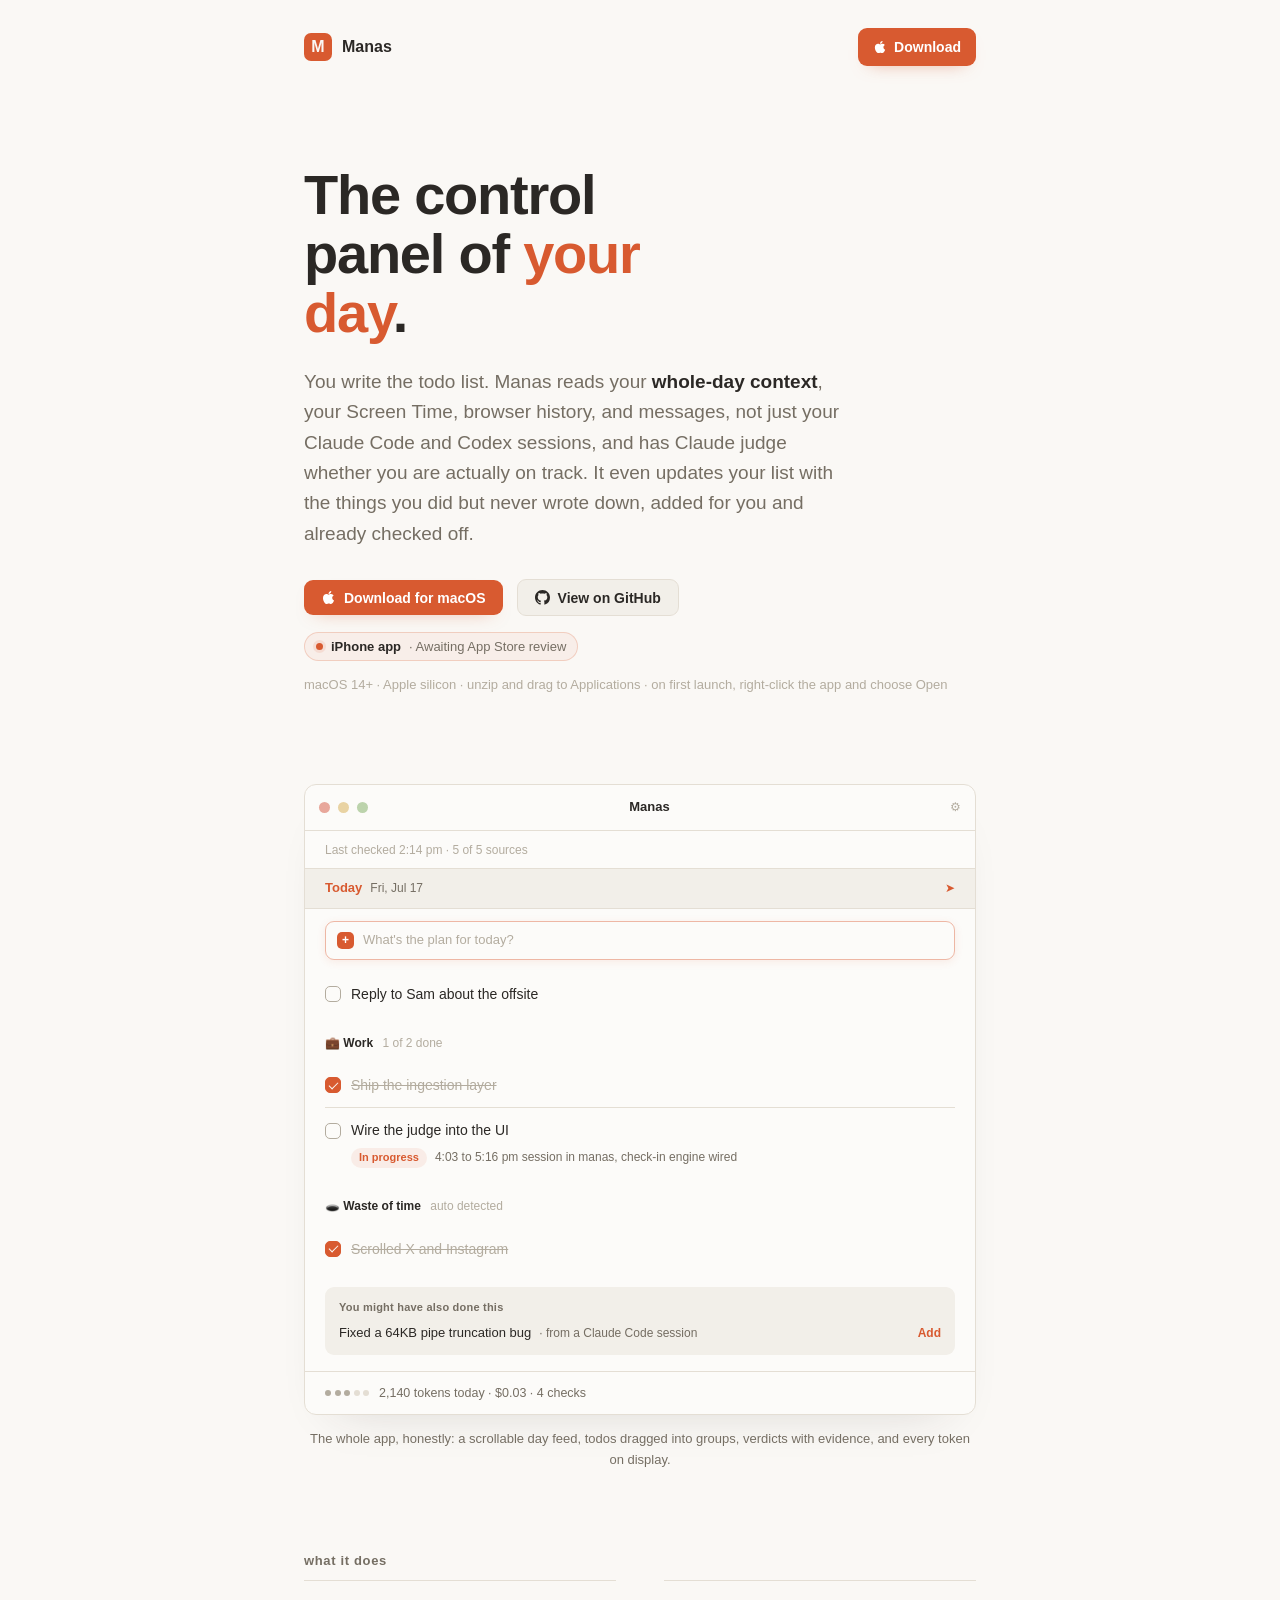
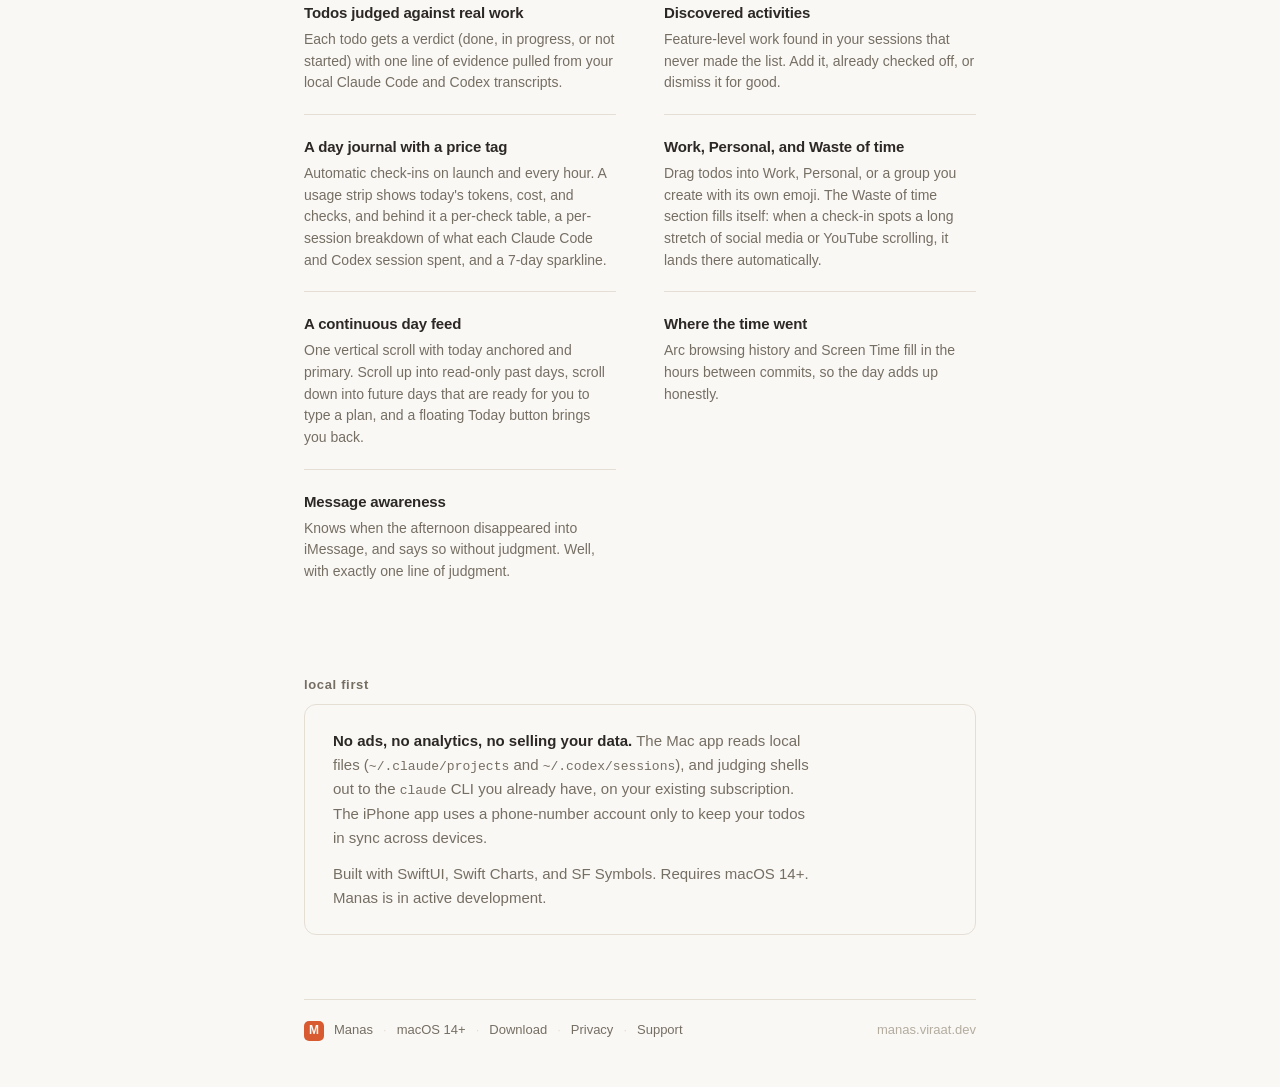
==== commit 69a25875: "Show App Store review status on website" ====
--- a/site/index.html
+++ b/site/index.html
@@ -145,6 +145,30 @@
     font-size: 13px;
     color: var(--faint);
   }
+  .store-status {
+    margin-top: 16px;
+    display: inline-flex;
+    align-items: center;
+    gap: 8px;
+    padding: 7px 11px;
+    border: 1px solid rgba(216, 90, 48, 0.22);
+    border-radius: 999px;
+    background: rgba(216, 90, 48, 0.06);
+    color: var(--muted);
+    font-size: 13px;
+    line-height: 1;
+  }
+  .store-status .status-dot {
+    width: 7px;
+    height: 7px;
+    border-radius: 50%;
+    background: var(--accent);
+    box-shadow: 0 0 0 3px rgba(216, 90, 48, 0.12);
+  }
+  .store-status strong {
+    color: var(--ink);
+    font-weight: 600;
+  }
   /* header download pill */
   header.site .get {
     margin-left: auto;
@@ -433,6 +457,10 @@
         View on GitHub
       </a>
     </div>
+    <p class="store-status rise d2">
+      <span class="status-dot" aria-hidden="true"></span>
+      <strong>iPhone app</strong> · Awaiting App Store review
+    </p>
     <p class="cta-note rise d2">macOS 14+ · Apple silicon · unzip and drag to Applications · on first launch, right-click the app and choose Open</p>
   </section>
 
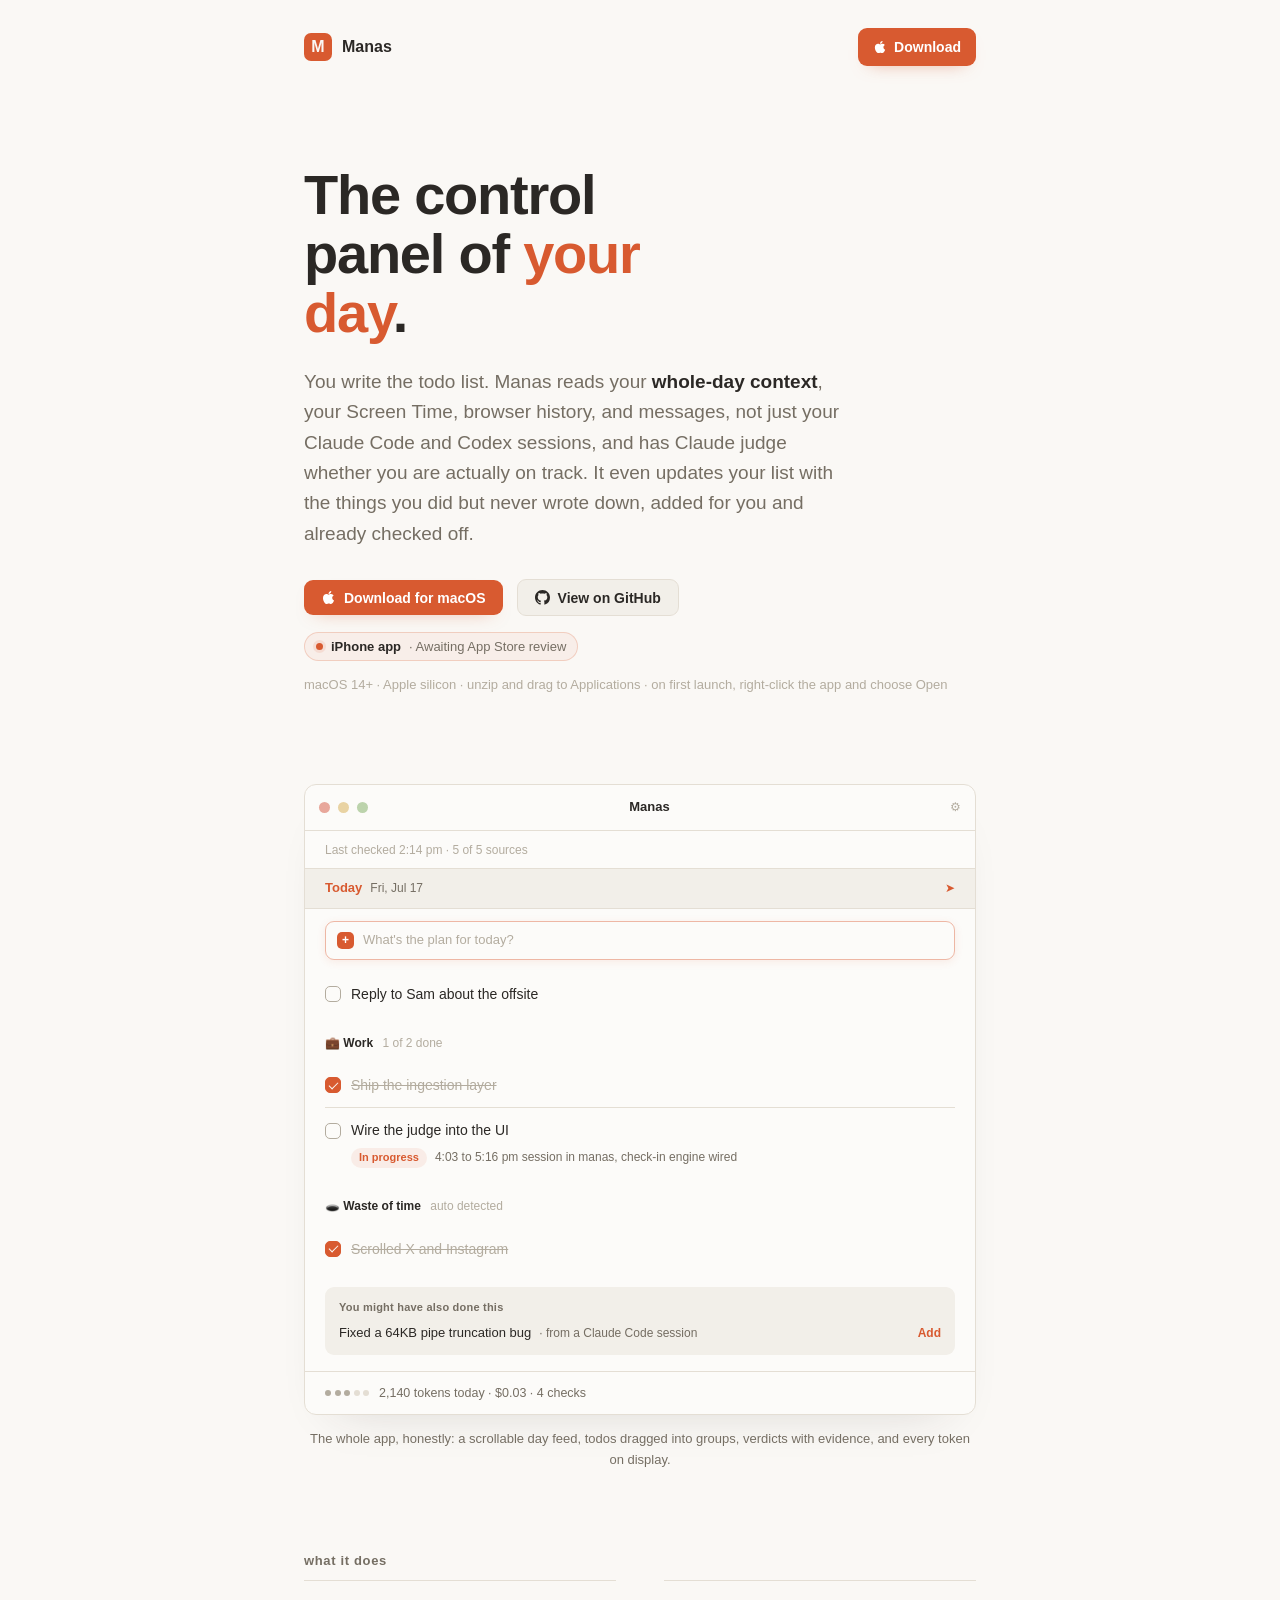
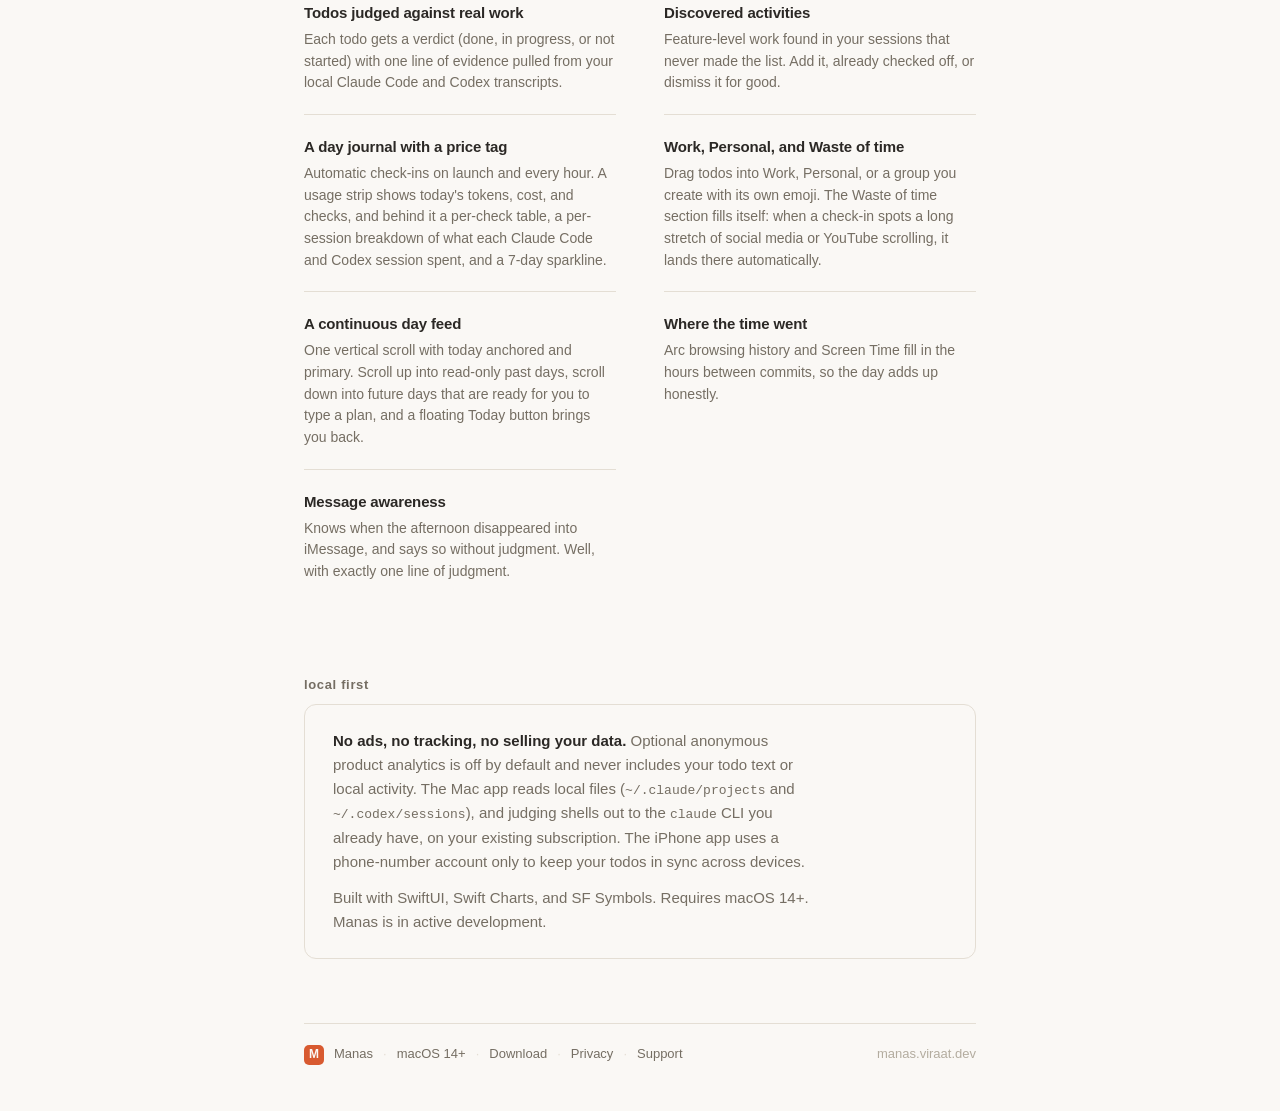
==== commit b19e231e: "Add opt-in analytics and publish Manas 0.2.7" ====
--- a/site/index.html
+++ b/site/index.html
@@ -434,7 +434,7 @@
   <header class="site rise">
     <span class="mark" aria-hidden="true">M</span>
     <span class="name">Manas</span>
-    <a class="get" href="https://github.com/viraatdas/manas/releases/latest/download/Manas.zip">
+    <a class="get" href="https://github.com/viraatdas/manas/releases/latest/download/Manas.dmg">
       <svg viewBox="0 0 384 512" width="14" height="14" fill="currentColor" aria-hidden="true"><path d="M318.7 268.7c-.2-36.7 16.4-64.4 50-84.8-18.8-26.9-47.2-41.7-84.7-44.6-35.5-2.8-74.3 20.7-88.5 20.7-15 0-49.4-19.7-76.4-19.7C63.3 141.2 4 184.8 4 273.5q0 39.3 14.4 81.2c12.8 36.7 59 126.7 107.2 125.2 25.2-.6 43-17.9 75.8-17.9 31.8 0 48.3 17.9 76.4 17.9 48.6-.7 90.4-82.5 102.6-119.3-65.2-30.7-61.7-90-61.7-91.9zm-56.6-164.2c27.3-32.4 24.8-61.9 24-72.5-24.1 1.4-52 16.4-67.9 34.9-17.5 19.8-27.8 44.3-25.6 71.9 26.1 2 49.9-11.4 69.5-34.3z"/></svg>
       Download
     </a>
@@ -448,7 +448,7 @@
     actually on track. It even updates your list with the things you did but never wrote
     down, added for you and already checked off.</p>
     <div class="cta-row rise d2">
-      <a class="btn primary" href="https://github.com/viraatdas/manas/releases/latest/download/Manas.zip">
+      <a class="btn primary" href="https://github.com/viraatdas/manas/releases/latest/download/Manas.dmg">
         <svg viewBox="0 0 384 512" width="14" height="14" fill="currentColor" aria-hidden="true"><path d="M318.7 268.7c-.2-36.7 16.4-64.4 50-84.8-18.8-26.9-47.2-41.7-84.7-44.6-35.5-2.8-74.3 20.7-88.5 20.7-15 0-49.4-19.7-76.4-19.7C63.3 141.2 4 184.8 4 273.5q0 39.3 14.4 81.2c12.8 36.7 59 126.7 107.2 125.2 25.2-.6 43-17.9 75.8-17.9 31.8 0 48.3 17.9 76.4 17.9 48.6-.7 90.4-82.5 102.6-119.3-65.2-30.7-61.7-90-61.7-91.9zm-56.6-164.2c27.3-32.4 24.8-61.9 24-72.5-24.1 1.4-52 16.4-67.9 34.9-17.5 19.8-27.8 44.3-25.6 71.9 26.1 2 49.9-11.4 69.5-34.3z"/></svg>
         Download for macOS
       </a>
@@ -560,7 +560,9 @@
   <section class="quiet">
     <h2>local first</h2>
     <div class="card">
-      <p><strong>No ads, no analytics, no selling your data.</strong> The Mac app reads local files
+      <p><strong>No ads, no tracking, no selling your data.</strong> Optional anonymous
+      product analytics is off by default and never includes your todo text or local activity.
+      The Mac app reads local files
       (<span style="font-family: var(--mono); font-size: 13px;">~/.claude/projects</span> and
       <span style="font-family: var(--mono); font-size: 13px;">~/.codex/sessions</span>), and
       judging shells out to the <span style="font-family: var(--mono); font-size: 13px;">claude</span> CLI
@@ -577,7 +579,7 @@
     <span class="sep">·</span>
     <span>macOS 14+</span>
     <span class="sep">·</span>
-    <a href="https://github.com/viraatdas/manas/releases/latest/download/Manas.zip" style="color: var(--muted); text-decoration: none;">Download</a>
+    <a href="https://github.com/viraatdas/manas/releases/latest/download/Manas.dmg" style="color: var(--muted); text-decoration: none;">Download</a>
     <span class="sep">·</span>
     <a href="/privacy/" style="color: var(--muted); text-decoration: none;">Privacy</a>
     <span class="sep">·</span>
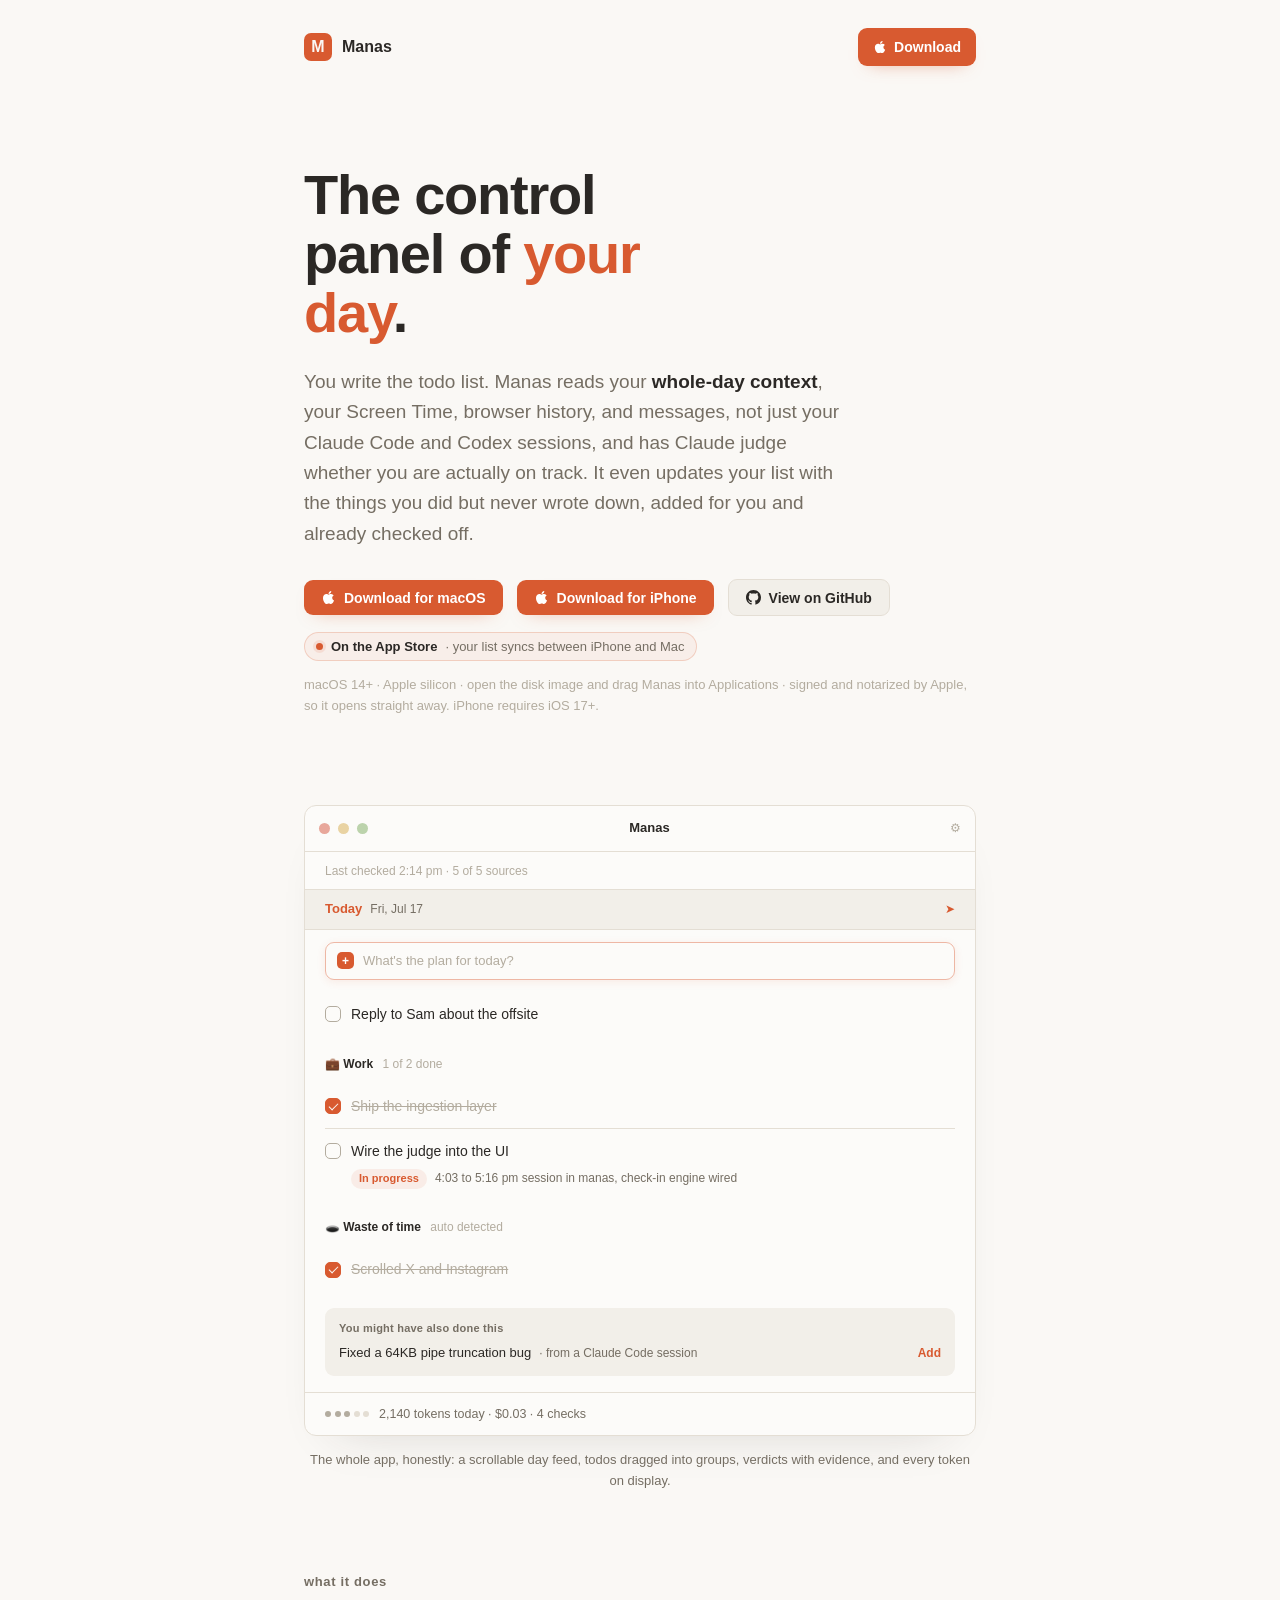
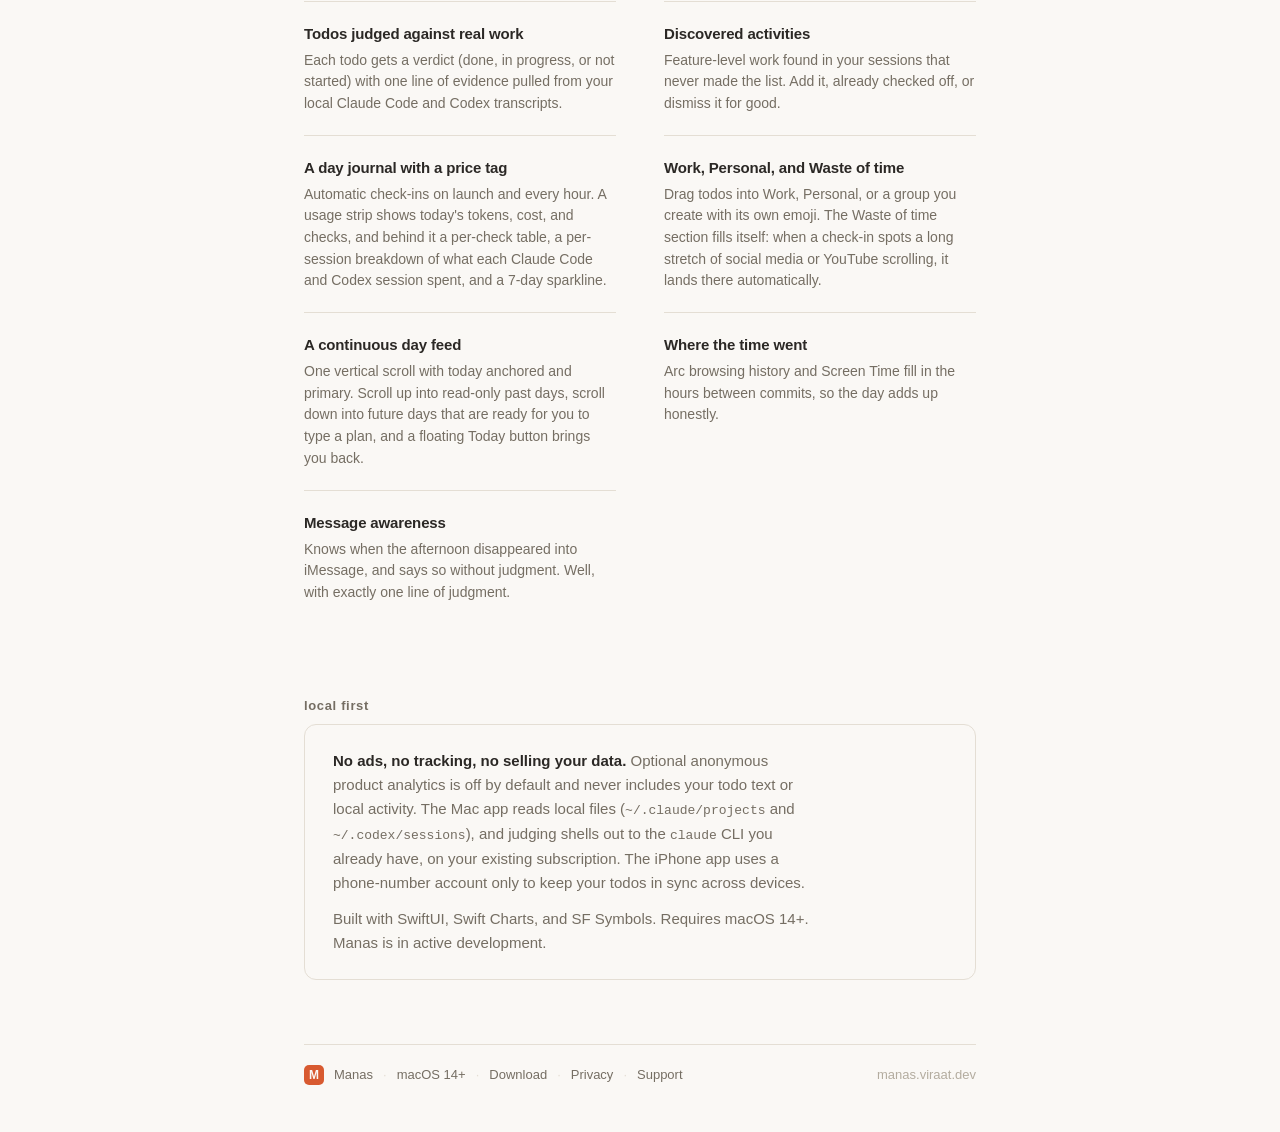
==== commit 3e10fb54: "Say on the website that the iPhone app is out The download section still read "Awaiting App Store re" ====
--- a/site/index.html
+++ b/site/index.html
@@ -452,6 +452,10 @@
         <svg viewBox="0 0 384 512" width="14" height="14" fill="currentColor" aria-hidden="true"><path d="M318.7 268.7c-.2-36.7 16.4-64.4 50-84.8-18.8-26.9-47.2-41.7-84.7-44.6-35.5-2.8-74.3 20.7-88.5 20.7-15 0-49.4-19.7-76.4-19.7C63.3 141.2 4 184.8 4 273.5q0 39.3 14.4 81.2c12.8 36.7 59 126.7 107.2 125.2 25.2-.6 43-17.9 75.8-17.9 31.8 0 48.3 17.9 76.4 17.9 48.6-.7 90.4-82.5 102.6-119.3-65.2-30.7-61.7-90-61.7-91.9zm-56.6-164.2c27.3-32.4 24.8-61.9 24-72.5-24.1 1.4-52 16.4-67.9 34.9-17.5 19.8-27.8 44.3-25.6 71.9 26.1 2 49.9-11.4 69.5-34.3z"/></svg>
         Download for macOS
       </a>
+      <a class="btn primary" href="https://apps.apple.com/us/app/manas-context-aware-todos/id6794079354">
+        <svg viewBox="0 0 384 512" width="14" height="14" fill="currentColor" aria-hidden="true"><path d="M318.7 268.7c-.2-36.7 16.4-64.4 50-84.8-18.8-26.9-47.2-41.7-84.7-44.6-35.5-2.8-74.3 20.7-88.5 20.7-15 0-49.4-19.7-76.4-19.7C63.3 141.2 4 184.8 4 273.5q0 39.3 14.4 81.2c12.8 36.7 59 126.7 107.2 125.2 25.2-.6 43-17.9 75.8-17.9 31.8 0 48.3 17.9 76.4 17.9 48.6-.7 90.4-82.5 102.6-119.3-65.2-30.7-61.7-90-61.7-91.9zm-56.6-164.2c27.3-32.4 24.8-61.9 24-72.5-24.1 1.4-52 16.4-67.9 34.9-17.5 19.8-27.8 44.3-25.6 71.9 26.1 2 49.9-11.4 69.5-34.3z"/></svg>
+        Download for iPhone
+      </a>
       <a class="btn secondary" href="https://github.com/viraatdas/manas">
         <svg viewBox="0 0 16 16" width="15" height="15" fill="currentColor" aria-hidden="true"><path d="M8 0C3.58 0 0 3.58 0 8c0 3.54 2.29 6.53 5.47 7.59.4.07.55-.17.55-.38 0-.19-.01-.82-.01-1.49-2.01.37-2.53-.49-2.69-.94-.09-.23-.48-.94-.82-1.13-.28-.15-.68-.52-.01-.53.63-.01 1.08.58 1.23.82.72 1.21 1.87.87 2.33.66.07-.52.28-.87.51-1.07-1.78-.2-3.64-.89-3.64-3.95 0-.87.31-1.59.82-2.15-.08-.2-.36-1.02.08-2.12 0 0 .67-.21 2.2.82.64-.18 1.32-.27 2-.27.68 0 1.36.09 2 .27 1.53-1.04 2.2-.82 2.2-.82.44 1.1.16 1.92.08 2.12.51.56.82 1.27.82 2.15 0 3.07-1.87 3.75-3.65 3.95.29.25.54.73.54 1.48 0 1.07-.01 1.93-.01 2.2 0 .21.15.46.55.38A8.01 8.01 0 0016 8c0-4.42-3.58-8-8-8z"/></svg>
         View on GitHub
@@ -459,9 +463,9 @@
     </div>
     <p class="store-status rise d2">
       <span class="status-dot" aria-hidden="true"></span>
-      <strong>iPhone app</strong> · Awaiting App Store review
+      <strong>On the App Store</strong> · your list syncs between iPhone and Mac
     </p>
-    <p class="cta-note rise d2">macOS 14+ · Apple silicon · unzip and drag to Applications · on first launch, right-click the app and choose Open</p>
+    <p class="cta-note rise d2">macOS 14+ · Apple silicon · open the disk image and drag Manas into Applications · signed and notarized by Apple, so it opens straight away. iPhone requires iOS 17+.</p>
   </section>
 
   <section class="window-frame rise d3" aria-label="A preview of the Manas app window">
